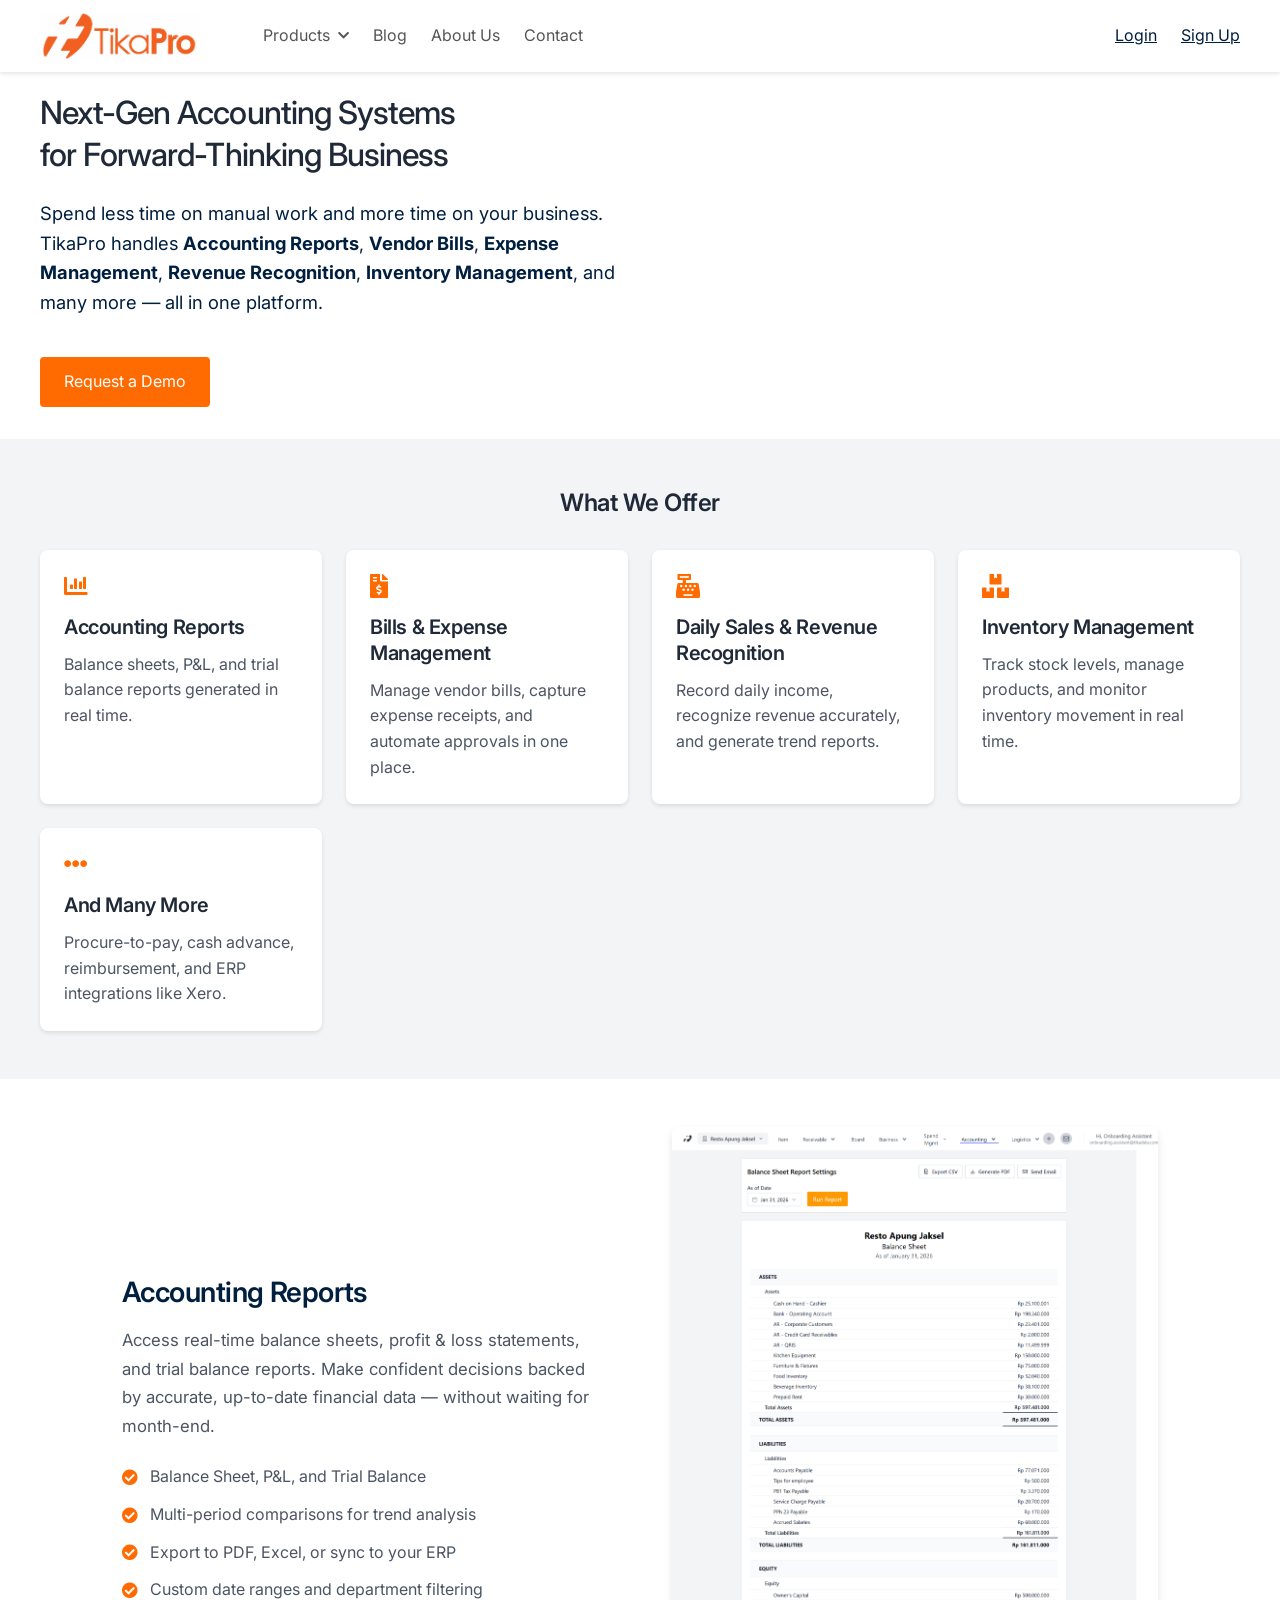
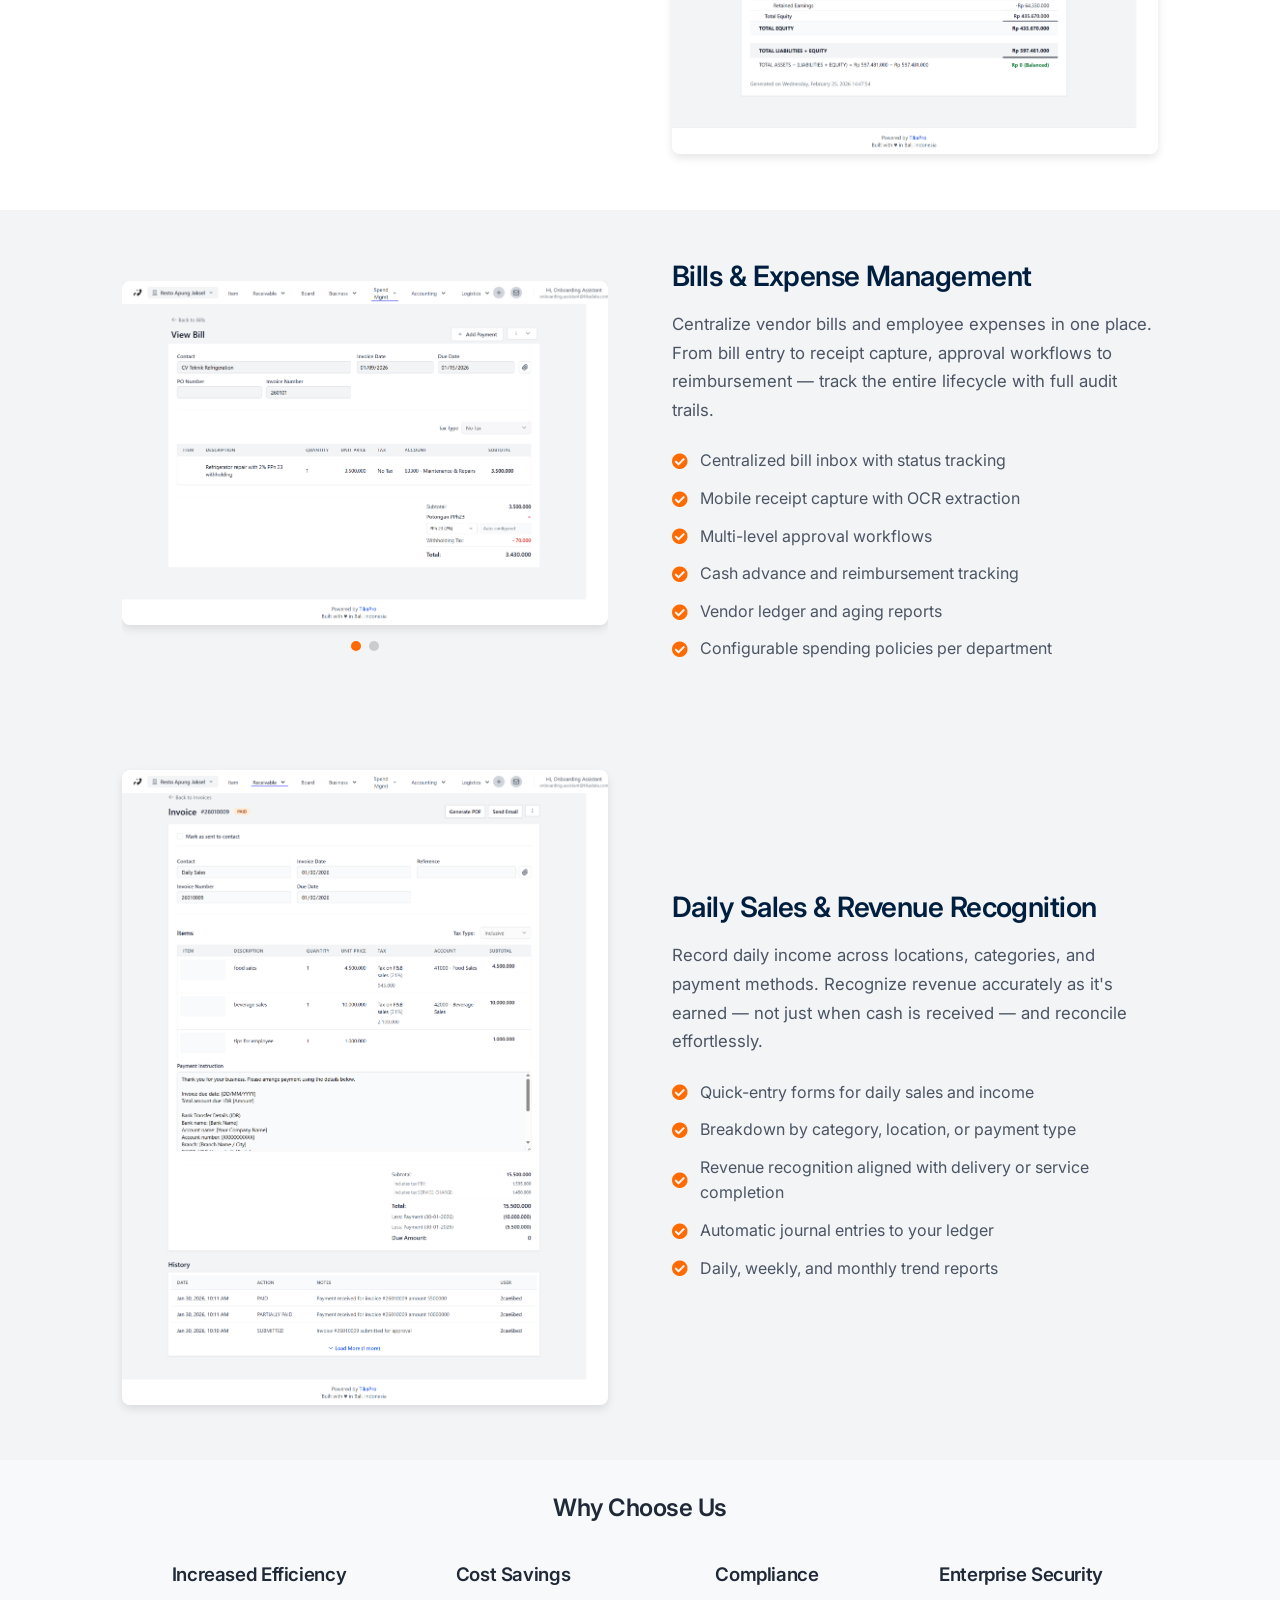
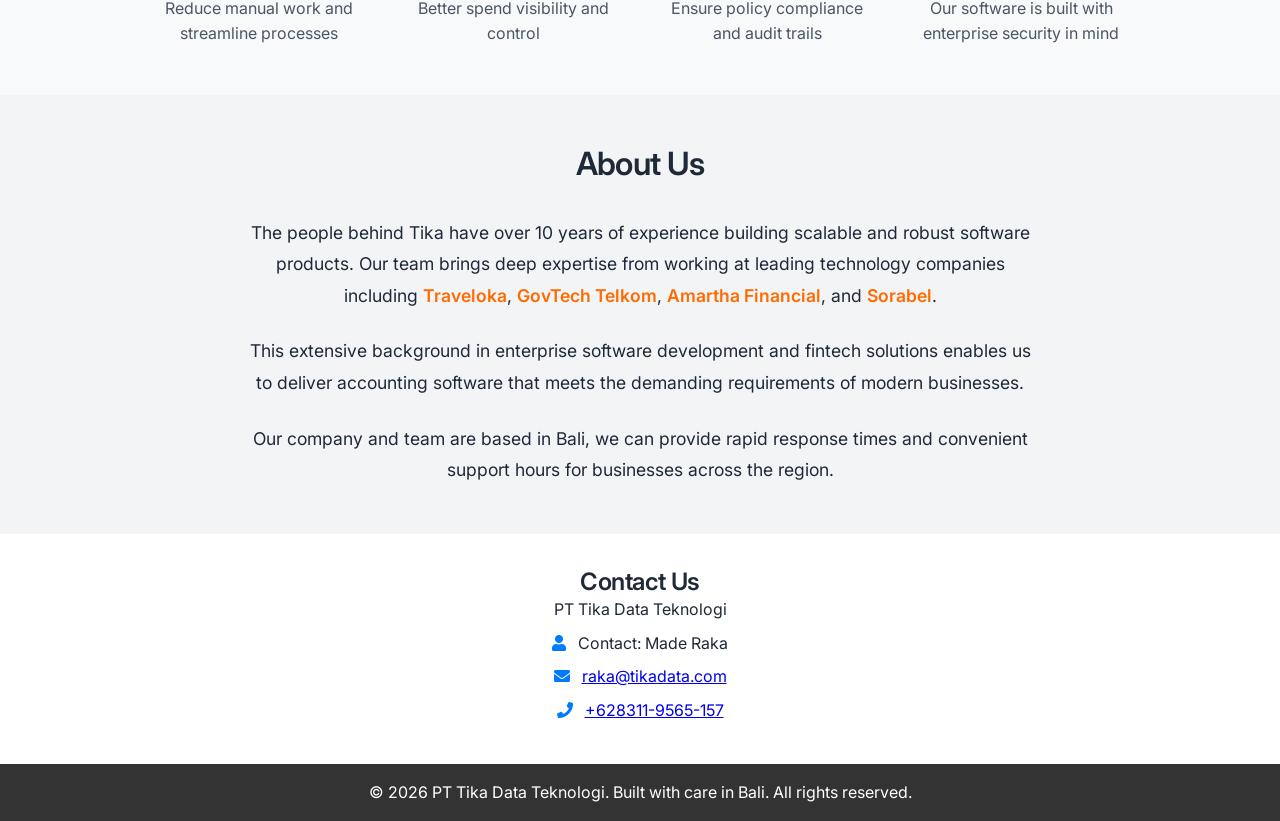
==== index.html @ 5669bc90 "some changes" ====
<!DOCTYPE html>
<html lang="en">
<head>
    <!-- Google tag (gtag.js) -->
    <script async src="https://www.googletagmanager.com/gtag/js?id=G-J79PPSRWJ2"></script>
    <script>
        window.dataLayer = window.dataLayer || [];
        function gtag(){dataLayer.push(arguments);}
        gtag('js', new Date());
        gtag('config', 'G-J79PPSRWJ2');
    </script>
    <meta charset="UTF-8">
    <meta name="viewport" content="width=device-width, initial-scale=1.0">
    <title>TikaPro - Next-Gen Accounting Systems</title>
    <meta name="description" content="TikaPro is a next-gen accounting platform for forward-thinking businesses. Manage accounting reports, vendor bills, expenses, daily sales, revenue recognition, and inventory — all in one place.">
    <meta name="keywords" content="accounting software, vendor bill management, expense management, daily sales recording, revenue recognition, inventory management, ERP, business accounting, TikaPro">
    <meta name="author" content="PT Tika Data Teknologi">
    <link rel="canonical" href="https://tikapro.id/">

    <!-- Favicon -->
    <link rel="icon" type="image/x-icon" href="/favicon.ico">
    <link rel="icon" type="image/png" sizes="32x32" href="/favicon-32x32.png">
    <link rel="icon" type="image/png" sizes="48x48" href="/favicon-48x48.png">
    <link rel="icon" type="image/png" sizes="192x192" href="/favicon-192x192.png">
    <link rel="apple-touch-icon" sizes="180x180" href="/apple-touch-icon.png">

    <!-- Open Graph (Facebook, LinkedIn) -->
    <meta property="og:type" content="website">
    <meta property="og:url" content="https://tikapro.id/">
    <meta property="og:title" content="TikaPro - Next-Gen Accounting Systems">
    <meta property="og:description" content="Spend less time on manual work and more time on your business. TikaPro handles Accounting Reports, Vendor Bills, Expense Management, Revenue Recognition, Inventory Management, and more.">
    <meta property="og:image" content="https://tikapro.id/logotikapro.png">
    <meta property="og:site_name" content="TikaPro">
    <meta property="og:locale" content="en_US">

    <!-- Twitter Card -->
    <meta name="twitter:card" content="summary_large_image">
    <meta name="twitter:title" content="TikaPro - Next-Gen Accounting Systems">
    <meta name="twitter:description" content="Next-gen accounting platform for forward-thinking businesses. Manage reports, bills, expenses, sales, and inventory in one place.">
    <meta name="twitter:image" content="https://tikapro.id/logotikapro.png">

    <!-- JSON-LD Structured Data -->
    <script type="application/ld+json">
    {
        "@context": "https://schema.org",
        "@type": "SoftwareApplication",
        "name": "TikaPro",
        "url": "https://tikapro.id",
        "logo": "https://tikapro.id/logotikapro.png",
        "image": "https://tikapro.id/logotikapro.png",
        "description": "Next-gen accounting platform for forward-thinking businesses. Manage accounting reports, vendor bills, expenses, daily sales, revenue recognition, and inventory management.",
        "applicationCategory": "BusinessApplication",
        "operatingSystem": "Web",
        "offers": {
            "@type": "Offer",
            "price": "0",
            "priceCurrency": "USD",
            "availability": "https://schema.org/InStock"
        },
        "publisher": {
            "@type": "Organization",
            "name": "PT Tika Data Teknologi",
            "url": "https://tikapro.id",
            "logo": {
                "@type": "ImageObject",
                "url": "https://tikapro.id/logotikapro.png"
            },
            "contactPoint": {
                "@type": "ContactPoint",
                "telephone": "+628311-9565-157",
                "email": "raka@tikadata.com",
                "contactType": "sales"
            },
            "address": {
                "@type": "PostalAddress",
                "addressLocality": "Bali",
                "addressCountry": "ID"
            }
        }
    }
    </script>
    <style>
* {
    margin: 0;
    padding: 0;
    box-sizing: border-box;
}

html {
    scroll-behavior: smooth;
}

:root {
    --primary-color: #FF6B00;
    --secondary-color: #001F3F;
    --primary-hover: #FF8533;
    --secondary-hover: #003366;
    --text-color: #1f2937;
    --light-bg: #f3f4f6;
    --white: #ffffff;
}

body {
    padding-top: 60px;
    font-family: 'Inter', -apple-system, BlinkMacSystemFont, 'Segoe UI', Roboto, Oxygen-Sans, Ubuntu, Cantarell, sans-serif;
    line-height: 1.6;
    color: var(--text-color);
}

h1, h2, h3, h4, h5, h6 {
    font-weight: 600;
    line-height: 1.3;
    letter-spacing: -0.02em;
}

/* Navbar */
.navbar {
    background-color: white;
    box-shadow: 0 2px 4px rgba(0, 0, 0, 0.1);
    padding: 0.75rem 1rem;
    position: fixed;
    top: 0;
    left: 0;
    right: 0;
    z-index: 1000;
}

.navbar-container {
    max-width: 1200px;
    margin: 0 auto;
    display: flex;
    justify-content: space-between;
    align-items: center;
}

.navbar-left {
    display: flex;
    align-items: center;
    gap: 4rem;
}

.navbar-right {
    display: flex;
    align-items: center;
    gap: 1.5rem;
}

.navbar-logo {
    display: flex;
    align-items: center;
    gap: 0.5rem;
    font-size: 1.25rem;
    font-weight: 600;
    text-decoration: none;
    color: #333;
}

.logo-img {
    height: 48px;
    width: auto;
}

.nav-links {
    display: flex;
    align-items: center;
    gap: 1.5rem;
}

.nav-links a {
    text-decoration: none;
    color: #555;
}

.nav-link {
    color: var(--secondary-color);
    transition: color 0.3s ease;
}

.nav-link:hover {
    color: var(--primary-color);
}

/* Dropdown */
.dropdown {
    position: relative;
    display: inline-block;
}

.dropdown-toggle {
    display: flex;
    align-items: center;
    gap: 0.5rem;
    cursor: pointer;
}

.dropdown-toggle i {
    font-size: 0.8rem;
    transition: transform 0.3s ease;
}

.dropdown:hover .dropdown-toggle i {
    transform: rotate(180deg);
}

.dropdown-menu {
    position: absolute;
    top: 100%;
    left: 0;
    background-color: white;
    box-shadow: 0 4px 6px rgba(0, 0, 0, 0.1);
    border-radius: 4px;
    padding: 0.5rem 0;
    min-width: 280px;
    opacity: 0;
    visibility: hidden;
    transform: translateY(-10px);
    transition: all 0.3s ease;
    z-index: 1000;
}

.dropdown:hover .dropdown-menu {
    opacity: 1;
    visibility: visible;
    transform: translateY(0);
}

.dropdown-item {
    display: block;
    padding: 0.75rem 1.25rem;
    color: var(--text-color);
    text-decoration: none;
    transition: background-color 0.3s ease, color 0.3s ease;
    white-space: nowrap;
}

.dropdown-item:hover {
    background-color: var(--light-bg);
    color: var(--primary-color);
}

/* Hero Section */
.hero {
    padding: 2rem 2rem;
}

.hero-container {
    max-width: 1200px;
    margin: 0 auto;
    display: flex;
    align-items: center;
    gap: 3rem;
}

.hero-content {
    flex: 1;
    min-width: 400px;
}

.hero h1 {
    font-size: 2rem;
    font-weight: 500;
    margin-bottom: 1.5rem;
    letter-spacing: -0.03em;
}

.hero p {
    font-size: 1.15rem;
    font-weight: 400;
    color: var(--secondary-color);
    max-width: 600px;
    margin-bottom: 1.5rem;
}

.cta-button {
    display: inline-block;
    padding: 0.75rem 1.5rem;
    background-color: var(--primary-color);
    color: white;
    text-decoration: none;
    border-radius: 4px;
    margin-top: 1rem;
    transition: background-color 0.3s ease;
}

.cta-button:hover {
    background-color: var(--primary-hover);
}

/* Features Section */
.features {
    padding: 3rem 1rem;
    background: var(--light-bg);
}

.features h2 {
    text-align: center;
    margin-bottom: 2rem;
}

.feature-grid {
    display: grid;
    grid-template-columns: repeat(auto-fit, minmax(250px, 1fr));
    gap: 1.5rem;
    max-width: 1200px;
    margin: 0 auto;
}

.feature-card {
    padding: 1.5rem;
    background: #fff;
    border-radius: 8px;
    box-shadow: 0 2px 4px rgba(0,0,0,0.1);
    text-decoration: none;
    color: inherit;
    transition: box-shadow 0.3s ease;
}

.feature-card:hover {
    box-shadow: 0 4px 12px rgba(0,0,0,0.15);
}

.feature-card i {
    font-size: 1.5rem;
    color: var(--primary-color);
    margin-bottom: 1rem;
}

.feature-card h3 {
    font-size: 1.25rem;
    font-weight: 600;
    margin-bottom: 0.75rem;
}

.feature-card p {
    font-size: 1rem;
    line-height: 1.6;
    color: #4B5563;
}

/* Feature Detail Sections */
.feature-row {
    display: flex;
    align-items: center;
    gap: 4rem;
    max-width: 1100px;
    margin: 0 auto;
    padding: 3rem 2rem;
}

.feature-row.reverse {
    flex-direction: row-reverse;
}

.feature-row-text {
    flex: 1;
}

.feature-row-text h2 {
    font-size: 1.75rem;
    margin-bottom: 1rem;
    color: var(--secondary-color);
}

.feature-row-text > p {
    font-size: 1.05rem;
    line-height: 1.7;
    margin-bottom: 1.5rem;
    color: #4B5563;
}

.feature-list {
    list-style: none;
    padding: 0;
}

.feature-list li {
    display: flex;
    align-items: center;
    gap: 0.75rem;
    margin-bottom: 0.75rem;
    font-size: 1rem;
    color: #4B5563;
}

.feature-list i {
    color: var(--primary-color);
    font-size: 1rem;
}

.feature-row-image {
    flex: 1;
}

.feature-row-image img {
    width: 100%;
    max-width: 500px;
    height: auto;
    border-radius: 8px;
    box-shadow: 0 4px 8px rgba(0, 0, 0, 0.1);
}

/* Image Slideshow */
.image-slideshow {
    position: relative;
    max-width: 500px;
    overflow: hidden;
}

.slide-wrapper {
    position: relative;
}

.slide-wrapper img {
    width: 100%;
    height: auto;
    border-radius: 8px;
    box-shadow: 0 4px 8px rgba(0, 0, 0, 0.1);
    display: none;
}

.slide-wrapper img.active {
    display: block;
}

.slide-dots {
    display: flex;
    justify-content: center;
    gap: 0.5rem;
    margin-top: 1rem;
}

.slide-dot {
    width: 10px;
    height: 10px;
    border-radius: 50%;
    background: #ccc;
    border: none;
    cursor: pointer;
    padding: 0;
    transition: background 0.3s ease;
}

.slide-dot.active {
    background: var(--primary-color);
}

/* Benefits Section */
.benefits {
    background: #f8f9fa;
    padding: 2rem 1rem;
}

.benefits h2 {
    text-align: center;
    margin-bottom: 1.5rem;
}

.benefits-grid {
    display: grid;
    grid-template-columns: repeat(auto-fit, minmax(200px, 1fr));
    gap: 1rem;
    max-width: 1000px;
    margin: 0 auto;
}

.benefit-item {
    text-align: center;
    padding: 1rem;
}

.benefit-item h3 {
    margin-bottom: 0.5rem;
}

.benefit-item p {
    color: #4B5563;
}

/* About Us Section */
.about-us {
    padding: 3rem 1rem;
    background: var(--light-bg);
}

.about-us h2 {
    text-align: center;
    margin-bottom: 2rem;
    font-size: 2rem;
    color: var(--text-color);
}

.about-container {
    max-width: 800px;
    margin: 0 auto;
}

.about-content {
    text-align: center;
}

.about-content p {
    font-size: 1.1rem;
    line-height: 1.8;
    color: var(--text-color);
    margin-bottom: 1.5rem;
}

.about-content p:last-child {
    margin-bottom: 0;
}

.about-content strong {
    color: var(--primary-color);
    font-weight: 600;
}

/* Contact Section */
.quick-contact {
    padding: 2rem 1rem;
    text-align: center;
    background: #fff;
}

.contact-info {
    max-width: 600px;
    margin: 0 auto;
}

.contact-detail {
    margin: 0.5rem 0;
}

.contact-detail i {
    margin-right: 0.5rem;
    color: #007bff;
}

/* Footer */
.footer {
    background: #333;
    color: #fff;
    padding: 1rem;
    text-align: center;
}

.footer-container {
    max-width: 1200px;
    margin: 0 auto;
}

/* Responsive */
@media (max-width: 768px) {
    body {
        padding-top: 60px;
    }

    .hero {
        padding: 1rem;
    }

    .hero-container {
        flex-direction: column;
        text-align: center;
        gap: 1.5rem;
    }

    .hero-content {
        min-width: unset;
        flex: 1;
        width: 100%;
    }

    .hero h1 {
        font-size: 1.75rem;
        margin-bottom: 1rem;
    }

    .hero p {
        font-size: 1rem;
        padding: 0 1rem;
    }

    .nav-links {
        display: flex;
        gap: 1rem;
    }

    .nav-links a {
        margin-left: 0;
        font-size: 0.9rem;
    }

    .logo-img {
        height: 32px;
    }

    .feature-grid {
        grid-template-columns: 1fr;
    }

    .feature-row {
        flex-direction: column;
        gap: 2rem;
        text-align: center;
        padding: 2rem 1rem;
    }

    .feature-row.reverse {
        flex-direction: column;
    }

    .feature-row-text h2 {
        font-size: 1.5rem;
    }

    .feature-row-image img {
        max-width: 100%;
    }

    .about-us {
        padding: 2rem 1rem;
    }

    .about-content p {
        font-size: 1rem;
        padding: 0 0.5rem;
    }
}

@media (max-width: 480px) {
    .hero h1 {
        font-size: 1.5rem;
    }

    .feature-card {
        padding: 1rem;
    }
}
    </style>
    <link href="https://fonts.googleapis.com/css2?family=Inter:wght@400;500;600;700&display=swap" rel="stylesheet">
    <link rel="stylesheet" href="https://cdnjs.cloudflare.com/ajax/libs/font-awesome/5.15.4/css/all.min.css">
</head>
<body>
    <!-- Navigation -->
    <nav class="navbar">
        <div class="navbar-container">
            <div class="navbar-left">
                <a href="index.html" class="navbar-logo">
                    <img src="logotikapro.png" alt="TikaPro Logo" class="logo-img">
                </a>
                <div class="nav-links">
                    <div class="dropdown">
                    <a href="#" class="nav-link dropdown-toggle">Products <i class="fas fa-chevron-down"></i></a>
                        <div class="dropdown-menu">
                            <a href="#feature-reports" class="dropdown-item">Accounting Reports</a>
                            <a href="#feature-vendor" class="dropdown-item">Vendor Bill Management</a>
                            <a href="#feature-expense" class="dropdown-item">Expense Management</a>
                            <a href="#feature-sales" class="dropdown-item">Daily Sales Recording</a>
                        </div>
                    </div>
                    <a href="https://blog.tikapro.id" class="nav-link">Blog</a>
                    <a href="#about-us" class="nav-link">About Us</a>
                    <a href="#contact-section" class="nav-link">Contact</a>
                </div>
            </div>
            <div class="navbar-right">
                <a href="https://app.tikadata.com/login" class="nav-link" target="_blank" rel="noopener noreferrer">Login</a>
                <a href="https://app.tikadata.com/register" class="nav-link" target="_blank" rel="noopener noreferrer">Sign Up</a>
            </div>
        </div>
    </nav>

    <!-- Hero -->
    <section class="hero">
        <div class="hero-container">
            <div class="hero-content">
                <h1>Next-Gen Accounting Systems<br>for Forward-Thinking Business</h1>
                <p>Spend less time on manual work and more time on your business. TikaPro handles <strong>Accounting Reports</strong>, <strong>Vendor Bills</strong>, <strong>Expense Management</strong>, <strong>Revenue Recognition</strong>, <strong>Inventory Management</strong>, and many more — all in one platform.</p>
                <a href="https://app.tikadata.com/register" class="cta-button">Request a Demo</a>
            </div>
        </div>
    </section>

    <!-- Features Overview -->
    <section class="features" id="features">
        <h2>What We Offer</h2>
        <div class="feature-grid">
            <a href="#feature-reports" class="feature-card">
                <i class="fas fa-chart-bar"></i>
                <h3>Accounting Reports</h3>
                <p>Balance sheets, P&L, and trial balance reports generated in real time.</p>
            </a>
            <a href="#feature-bills-expense" class="feature-card">
                <i class="fas fa-file-invoice-dollar"></i>
                <h3>Bills & Expense Management</h3>
                <p>Manage vendor bills, capture expense receipts, and automate approvals in one place.</p>
            </a>
            <a href="#feature-sales" class="feature-card">
                <i class="fas fa-cash-register"></i>
                <h3>Daily Sales & Revenue Recognition</h3>
                <p>Record daily income, recognize revenue accurately, and generate trend reports.</p>
            </a>
            <div class="feature-card">
                <i class="fas fa-boxes"></i>
                <h3>Inventory Management</h3>
                <p>Track stock levels, manage products, and monitor inventory movement in real time.</p>
            </div>
            <div class="feature-card">
                <i class="fas fa-ellipsis-h"></i>
                <h3>And Many More</h3>
                <p>Procure-to-pay, cash advance, reimbursement, and ERP integrations like Xero.</p>
            </div>
        </div>
    </section>

    <!-- Feature: Accounting Reports -->
    <section id="feature-reports" style="background: #fff;">
        <div class="feature-row">
            <div class="feature-row-text">
                <h2>Accounting Reports</h2>
                <p>Access real-time balance sheets, profit & loss statements, and trial balance reports. Make confident decisions backed by accurate, up-to-date financial data — without waiting for month-end.</p>
                <ul class="feature-list">
                    <li><i class="fas fa-check-circle"></i> Balance Sheet, P&L, and Trial Balance</li>
                    <li><i class="fas fa-check-circle"></i> Multi-period comparisons for trend analysis</li>
                    <li><i class="fas fa-check-circle"></i> Export to PDF, Excel, or sync to your ERP</li>
                    <li><i class="fas fa-check-circle"></i> Custom date ranges and department filtering</li>
                </ul>
            </div>
            <div class="feature-row-image">
                <img src="images/balancesheet.png" alt="Balance Sheet Report">
            </div>
        </div>
    </section>

    <!-- Feature: Bills & Expense Management -->
    <section id="feature-bills-expense" style="background: var(--light-bg);">
        <div class="feature-row reverse">
            <div class="feature-row-text">
                <h2>Bills & Expense Management</h2>
                <p>Centralize vendor bills and employee expenses in one place. From bill entry to receipt capture, approval workflows to reimbursement — track the entire lifecycle with full audit trails.</p>
                <ul class="feature-list">
                    <li><i class="fas fa-check-circle"></i> Centralized bill inbox with status tracking</li>
                    <li><i class="fas fa-check-circle"></i> Mobile receipt capture with OCR extraction</li>
                    <li><i class="fas fa-check-circle"></i> Multi-level approval workflows</li>
                    <li><i class="fas fa-check-circle"></i> Cash advance and reimbursement tracking</li>
                    <li><i class="fas fa-check-circle"></i> Vendor ledger and aging reports</li>
                    <li><i class="fas fa-check-circle"></i> Configurable spending policies per department</li>
                </ul>
            </div>
            <div class="feature-row-image">
                <div class="image-slideshow" id="bills-slideshow">
                    <div class="slide-wrapper">
                        <img src="images/vendorbill.png" alt="Vendor Bill Management" class="active">
                        <img src="images/expense.png" alt="Expense Receipt Management">
                    </div>
                    <div class="slide-dots">
                        <button class="slide-dot active" data-index="0"></button>
                        <button class="slide-dot" data-index="1"></button>
                    </div>
                </div>
            </div>
        </div>
    </section>

    <!-- Feature: Daily Sales -->
    <section id="feature-sales" style="background: var(--light-bg);">
        <div class="feature-row reverse">
            <div class="feature-row-text">
                <h2>Daily Sales & Revenue Recognition</h2>
                <p>Record daily income across locations, categories, and payment methods. Recognize revenue accurately as it's earned — not just when cash is received — and reconcile effortlessly.</p>
                <ul class="feature-list">
                    <li><i class="fas fa-check-circle"></i> Quick-entry forms for daily sales and income</li>
                    <li><i class="fas fa-check-circle"></i> Breakdown by category, location, or payment type</li>
                    <li><i class="fas fa-check-circle"></i> Revenue recognition aligned with delivery or service completion</li>
                    <li><i class="fas fa-check-circle"></i> Automatic journal entries to your ledger</li>
                    <li><i class="fas fa-check-circle"></i> Daily, weekly, and monthly trend reports</li>
                </ul>
            </div>
            <div class="feature-row-image">
                <img src="images/dailysales.png" alt="Daily Sales Recording">
            </div>
        </div>
    </section>

    <!-- Why Choose Us -->
    <section class="benefits">
        <h2>Why Choose Us</h2>
        <div class="benefits-grid">
            <div class="benefit-item">
                <h3>Increased Efficiency</h3>
                <p>Reduce manual work and streamline processes</p>
            </div>
            <div class="benefit-item">
                <h3>Cost Savings</h3>
                <p>Better spend visibility and control</p>
            </div>
            <div class="benefit-item">
                <h3>Compliance</h3>
                <p>Ensure policy compliance and audit trails</p>
            </div>
            <div class="benefit-item">
                <h3>Enterprise Security</h3>
                <p>Our software is built with enterprise security in mind</p>
            </div>
        </div>
    </section>

    <!-- About Us -->
    <section class="about-us" id="about-us">
        <h2>About Us</h2>
        <div class="about-container">
            <div class="about-content">
                <p>The people behind Tika have over 10 years of experience building scalable and robust software products. Our team brings deep expertise from working at leading technology companies including <strong>Traveloka</strong>, <strong>GovTech Telkom</strong>, <strong>Amartha Financial</strong>, and <strong>Sorabel</strong>.</p>
                <p>This extensive background in enterprise software development and fintech solutions enables us to deliver accounting software that meets the demanding requirements of modern businesses.</p>
                <p>Our company and team are based in Bali, we can provide rapid response times and convenient support hours for businesses across the region.</p>
            </div>
        </div>
    </section>

    <!-- Contact -->
    <section class="quick-contact" id="contact-section">
        <h2>Contact Us</h2>
        <div class="contact-info">
            <p class="company-name">PT Tika Data Teknologi</p>
            <p class="contact-detail">
                <i class="fas fa-user"></i>
                Contact: Made Raka
            </p>
            <p class="contact-detail">
                <i class="fas fa-envelope"></i>
                <a href="mailto:raka@tikadata.com">raka@tikadata.com</a>
            </p>
            <p class="contact-detail">
                <i class="fas fa-phone"></i>
                <a href="tel:+628311-9565-157">+628311-9565-157</a>
            </p>
        </div>
    </section>

    <footer class="footer">
        <div class="footer-container">
            <p>&copy; 2026 PT Tika Data Teknologi. Built with care in Bali. All rights reserved.</p>
        </div>
    </footer>
    <script src="script.js"></script>
</body>
</html>
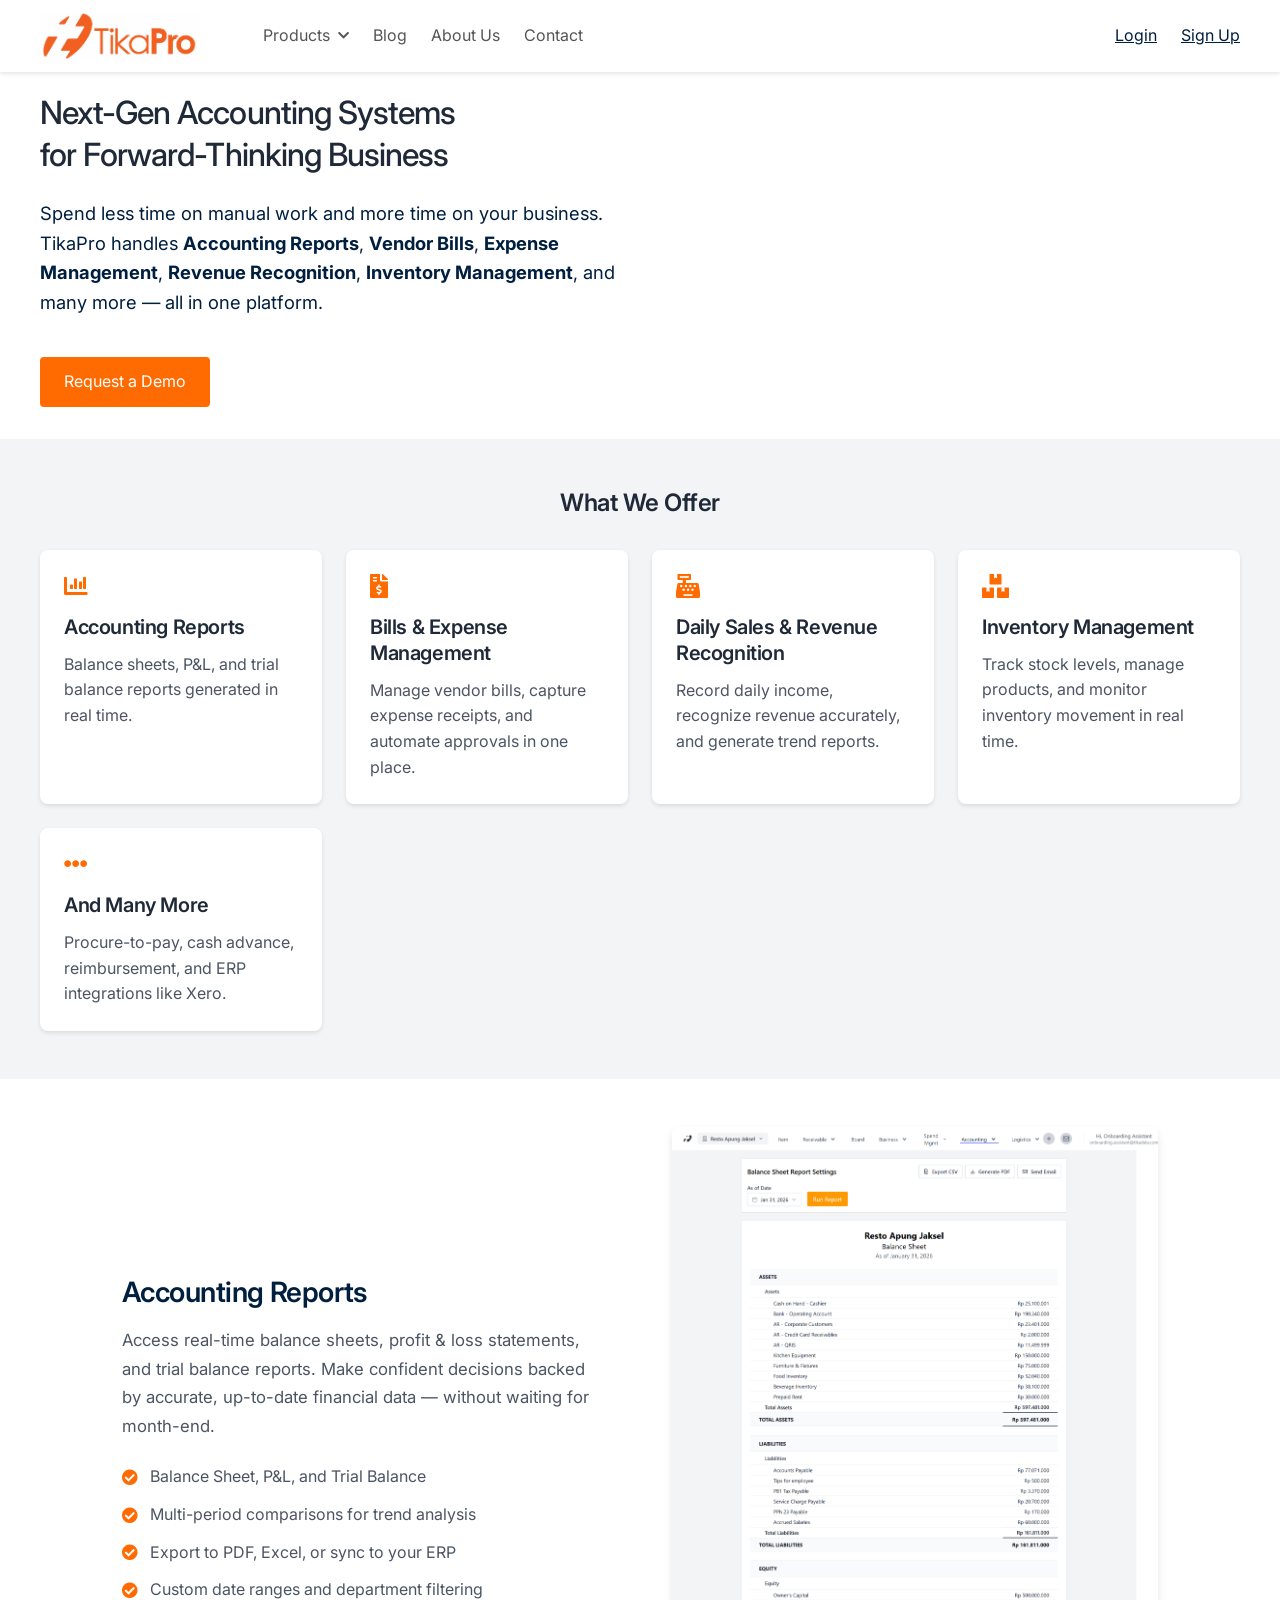
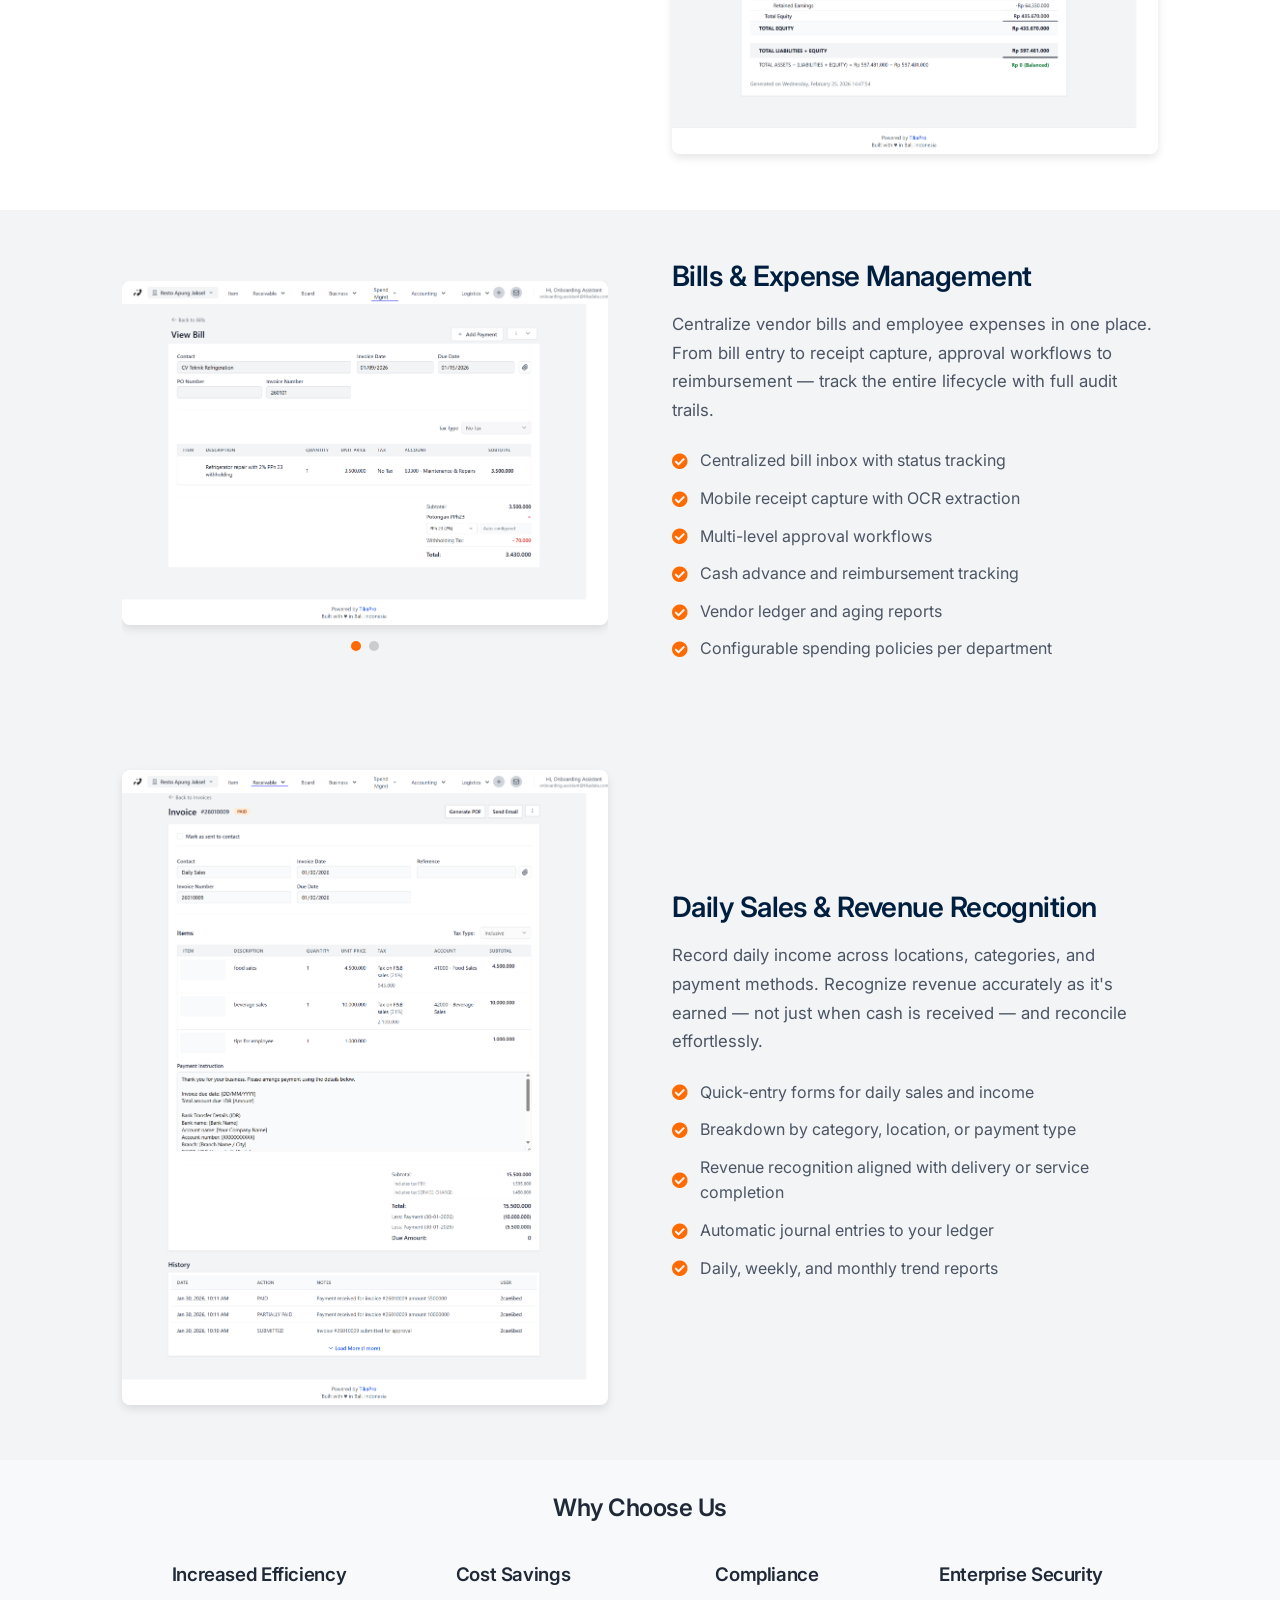
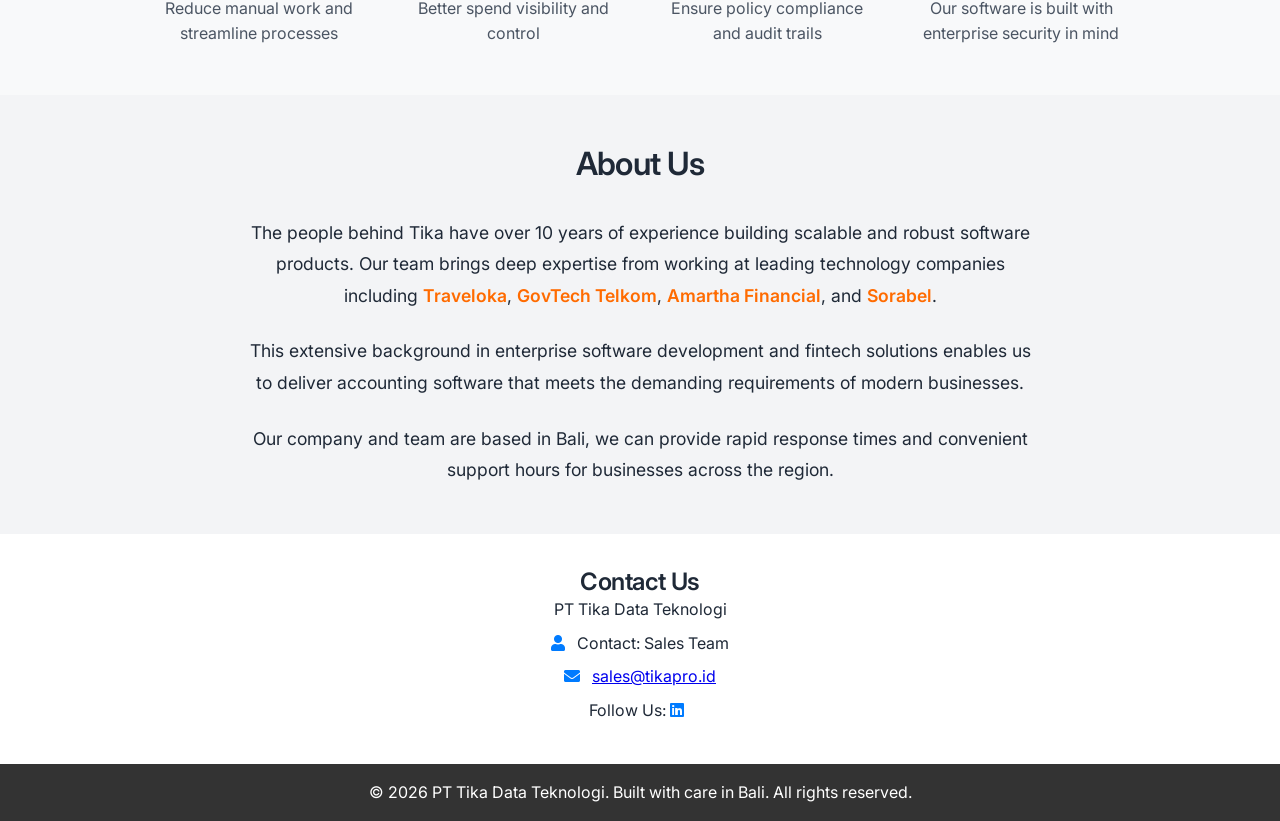
==== commit a08335eb: "some changes" ====
--- a/index.html
+++ b/index.html
@@ -824,15 +824,15 @@
             <p class="company-name">PT Tika Data Teknologi</p>
             <p class="contact-detail">
                 <i class="fas fa-user"></i>
-                Contact: Made Raka
+                Contact: Sales Team
             </p>
             <p class="contact-detail">
                 <i class="fas fa-envelope"></i>
-                <a href="mailto:raka@tikadata.com">raka@tikadata.com</a>
+                <a href="mailto:sales@tikapro.id">sales@tikapro.id</a>
             </p>
-            <p class="contact-detail">
-                <i class="fas fa-phone"></i>
-                <a href="tel:+628311-9565-157">+628311-9565-157</a>
+            <p class="contact-detail follow-us">
+                Follow Us:
+                <a href="https://www.linkedin.com/company/tikapro" target="_blank" rel="noopener noreferrer" title="LinkedIn"><i class="fab fa-linkedin"></i></a>
             </p>
         </div>
     </section>
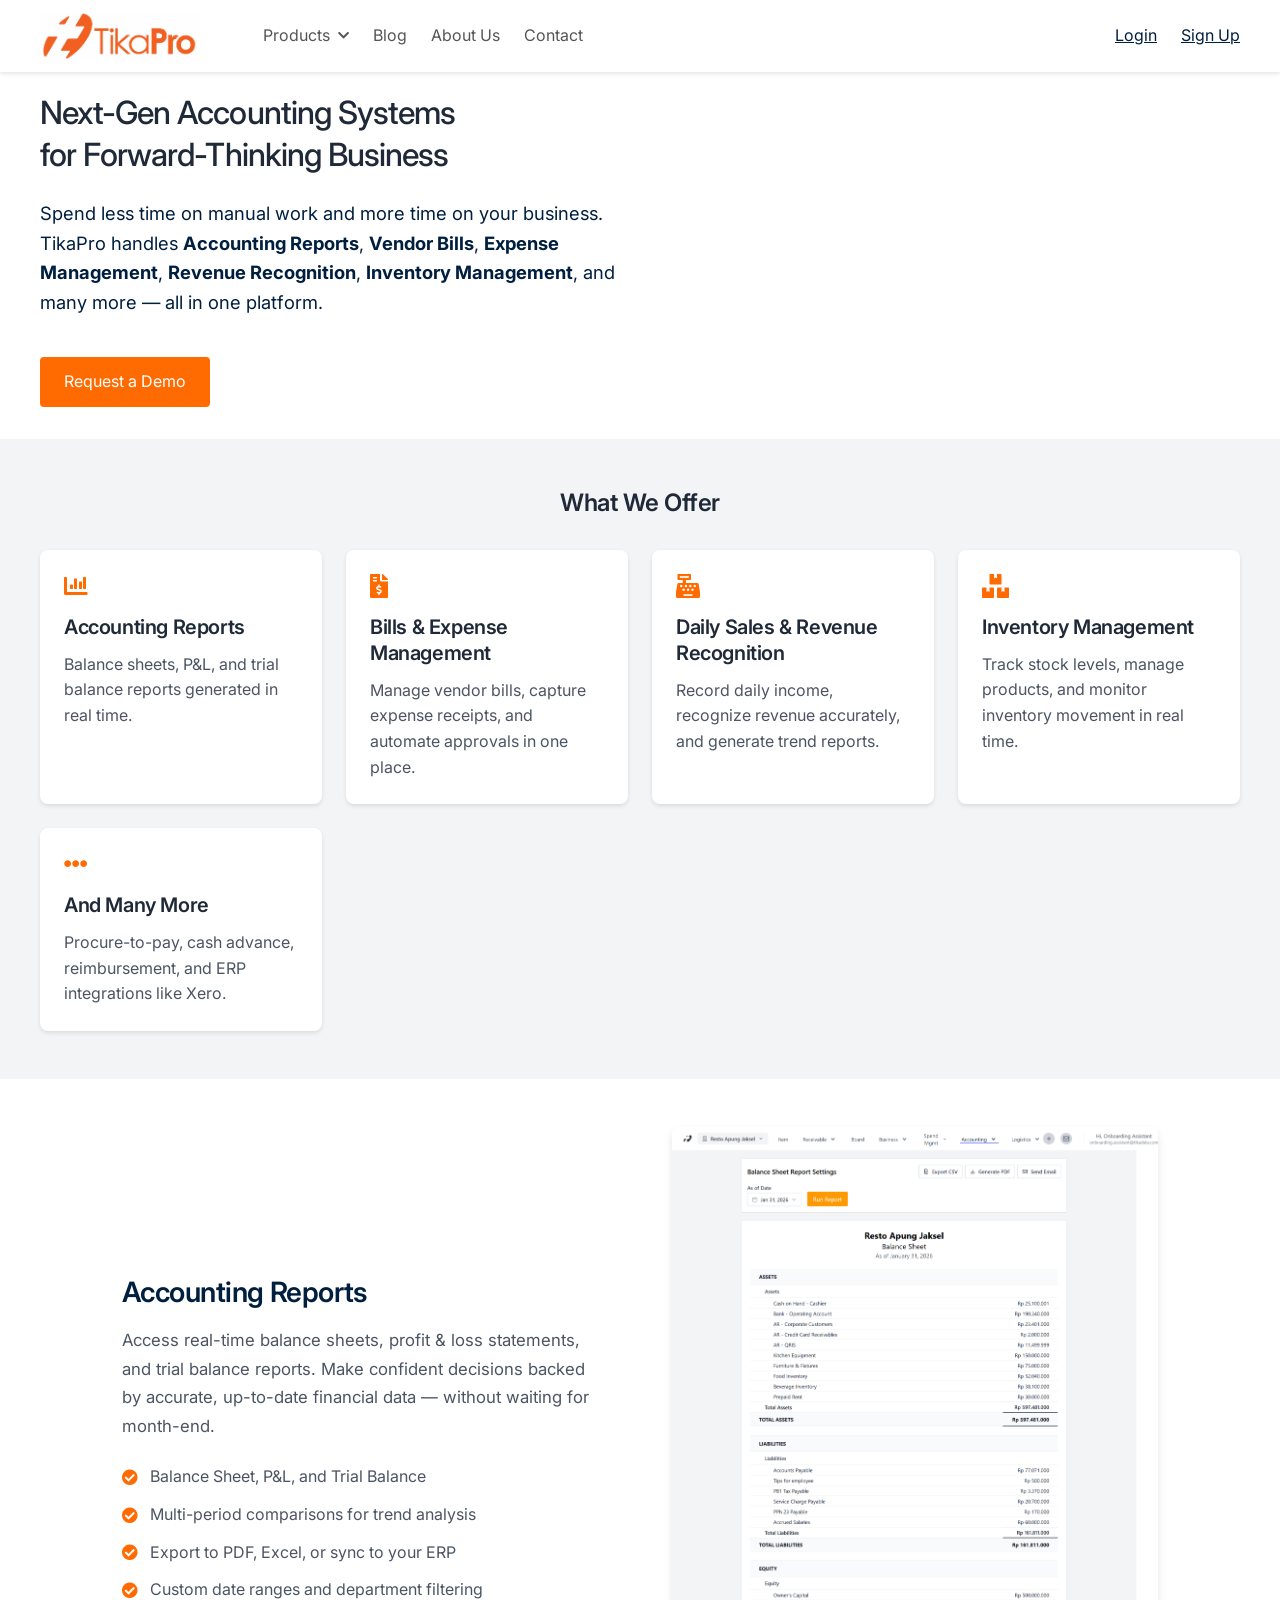
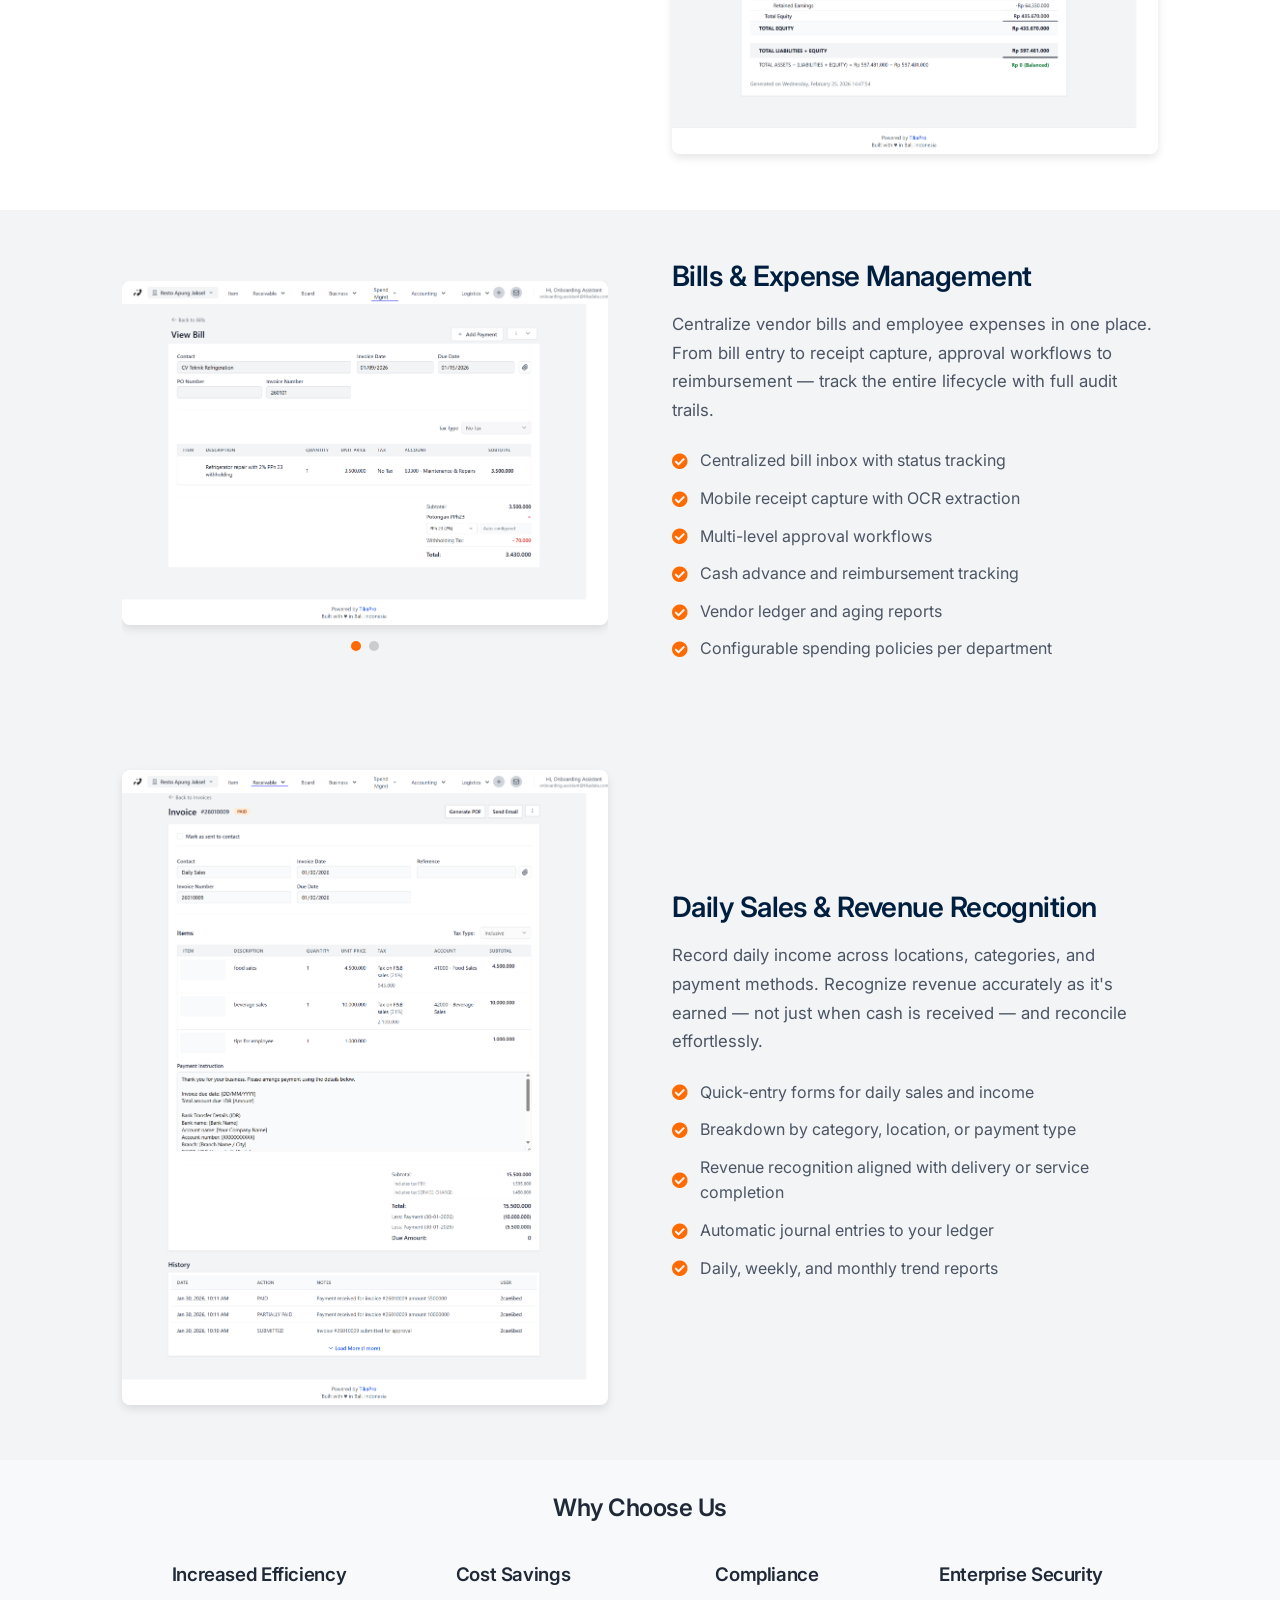
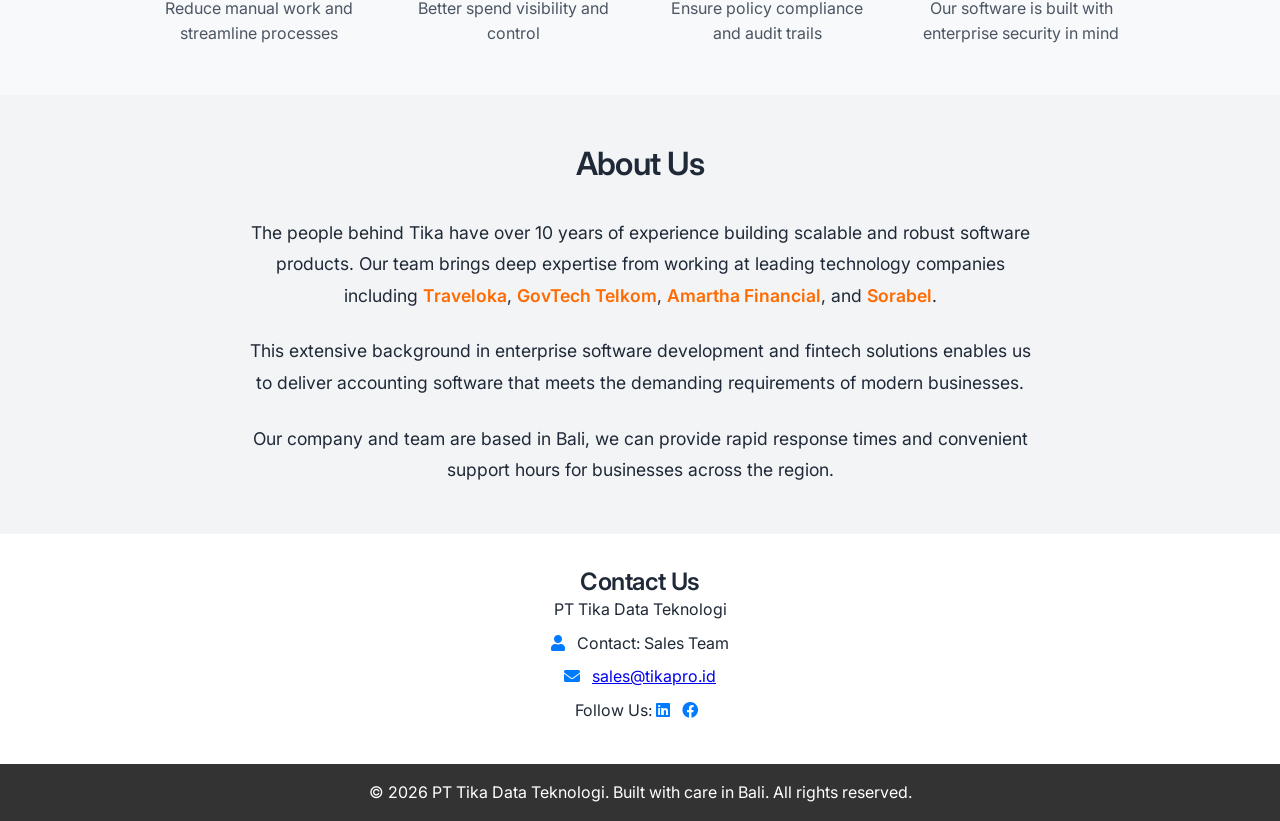
==== commit 0eeb3b0b: "some changes" ====
--- a/index.html
+++ b/index.html
@@ -833,6 +833,7 @@
             <p class="contact-detail follow-us">
                 Follow Us:
                 <a href="https://www.linkedin.com/company/tikapro" target="_blank" rel="noopener noreferrer" title="LinkedIn"><i class="fab fa-linkedin"></i></a>
+                <a href="https://www.facebook.com/profile.php?id=61585182031316" target="_blank" rel="noopener noreferrer" title="Facebook"><i class="fab fa-facebook"></i></a>
             </p>
         </div>
     </section>
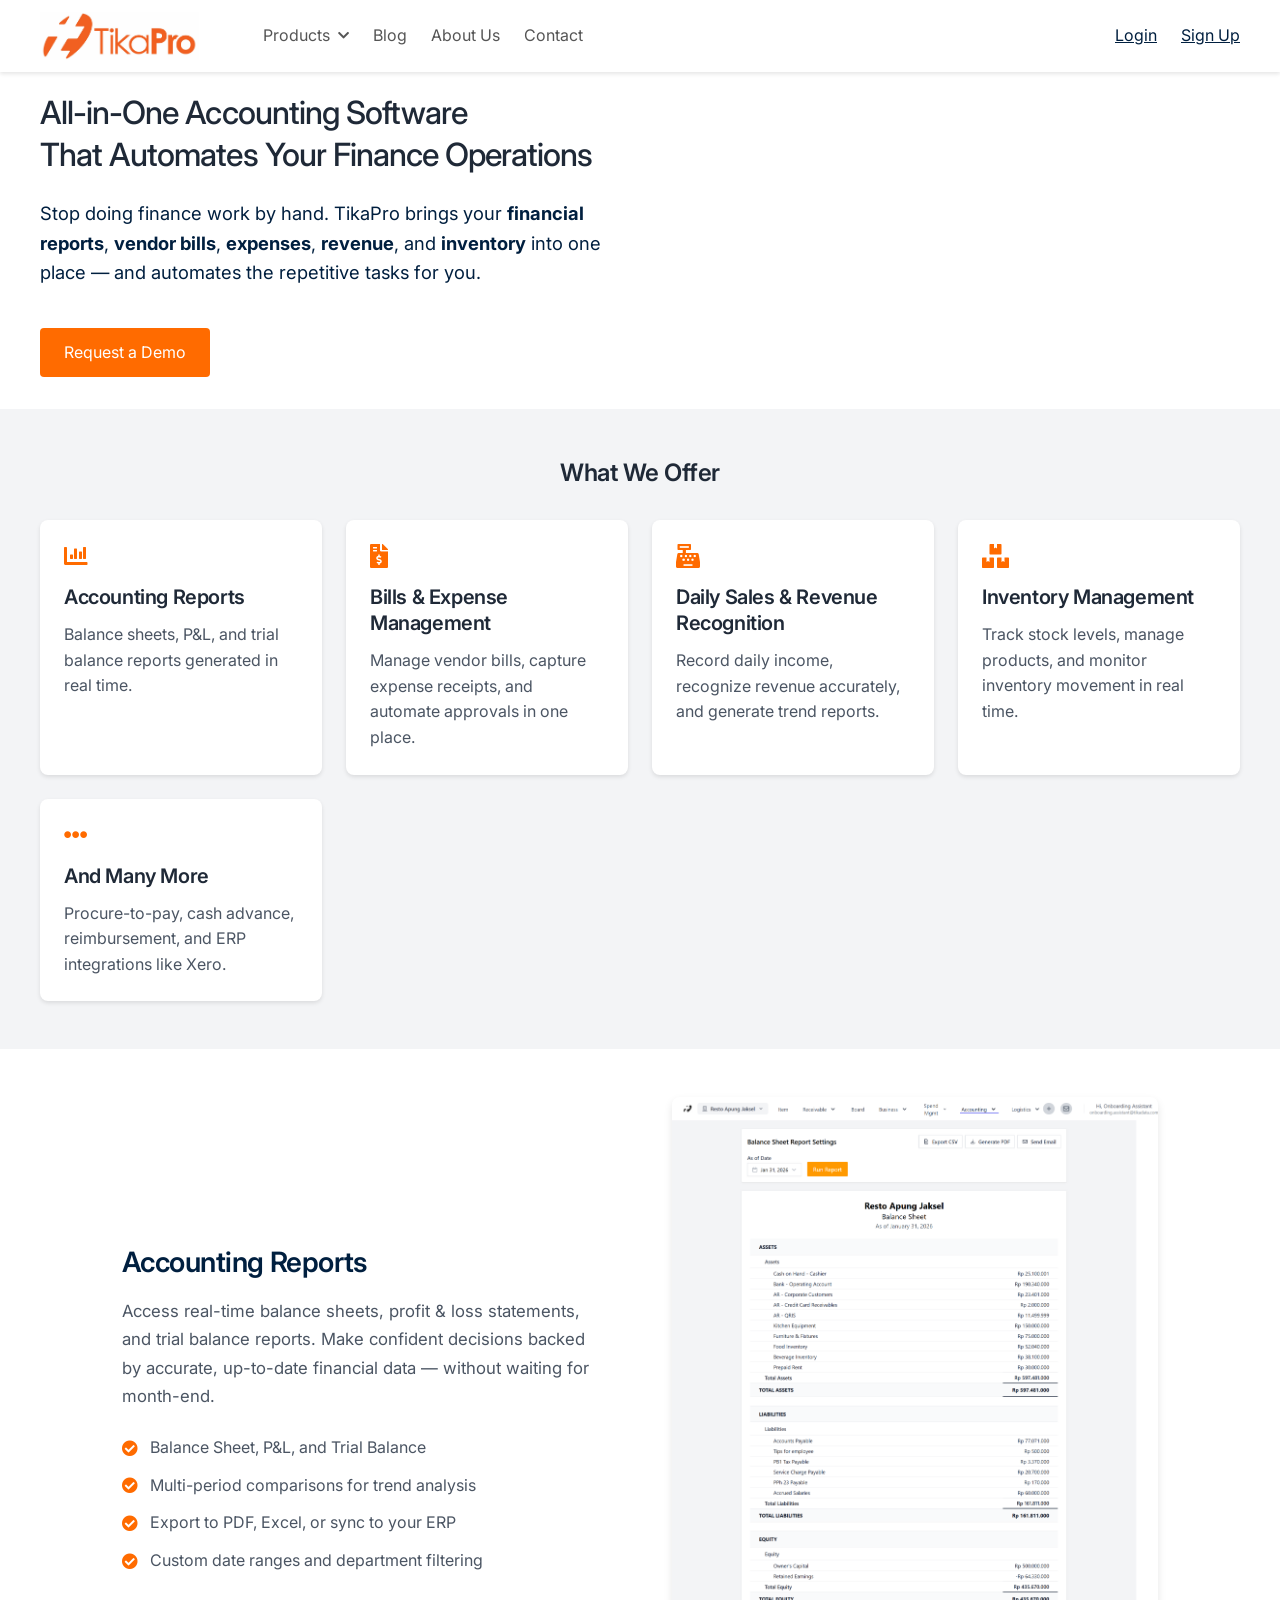
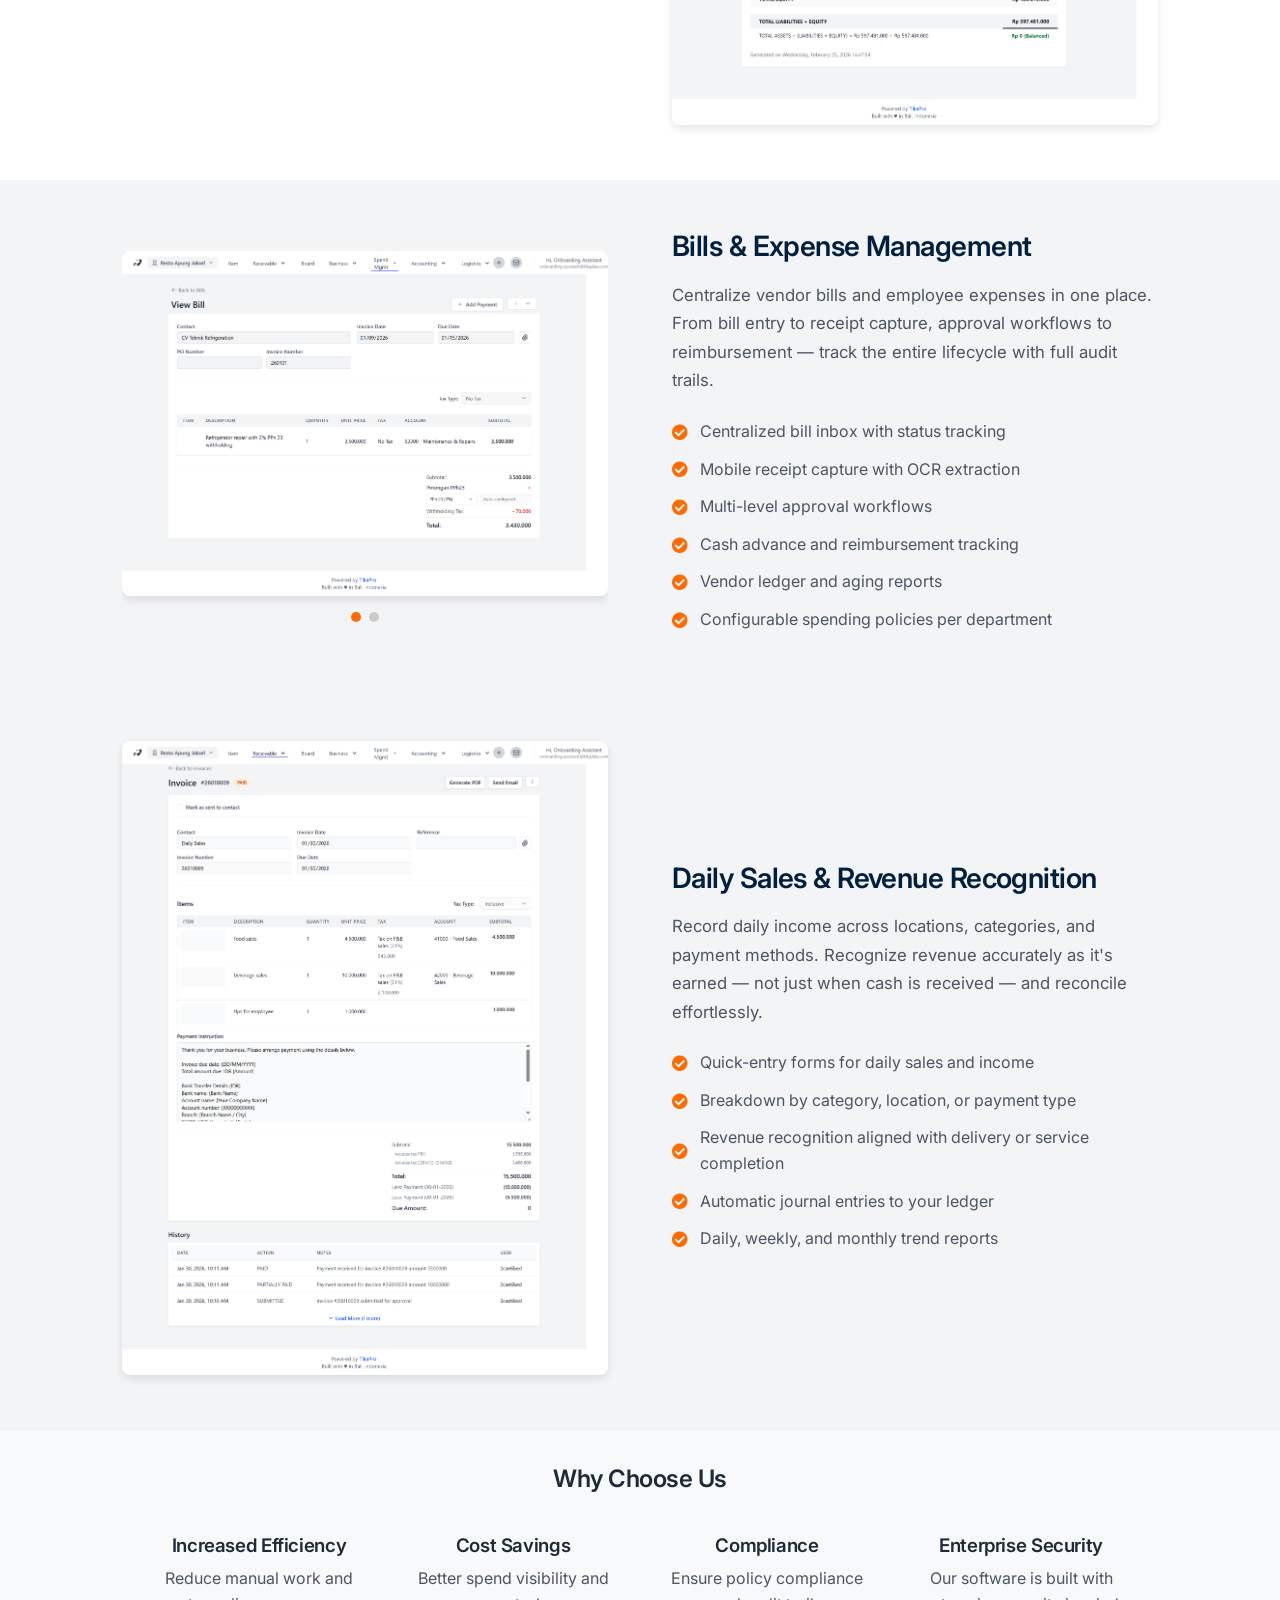
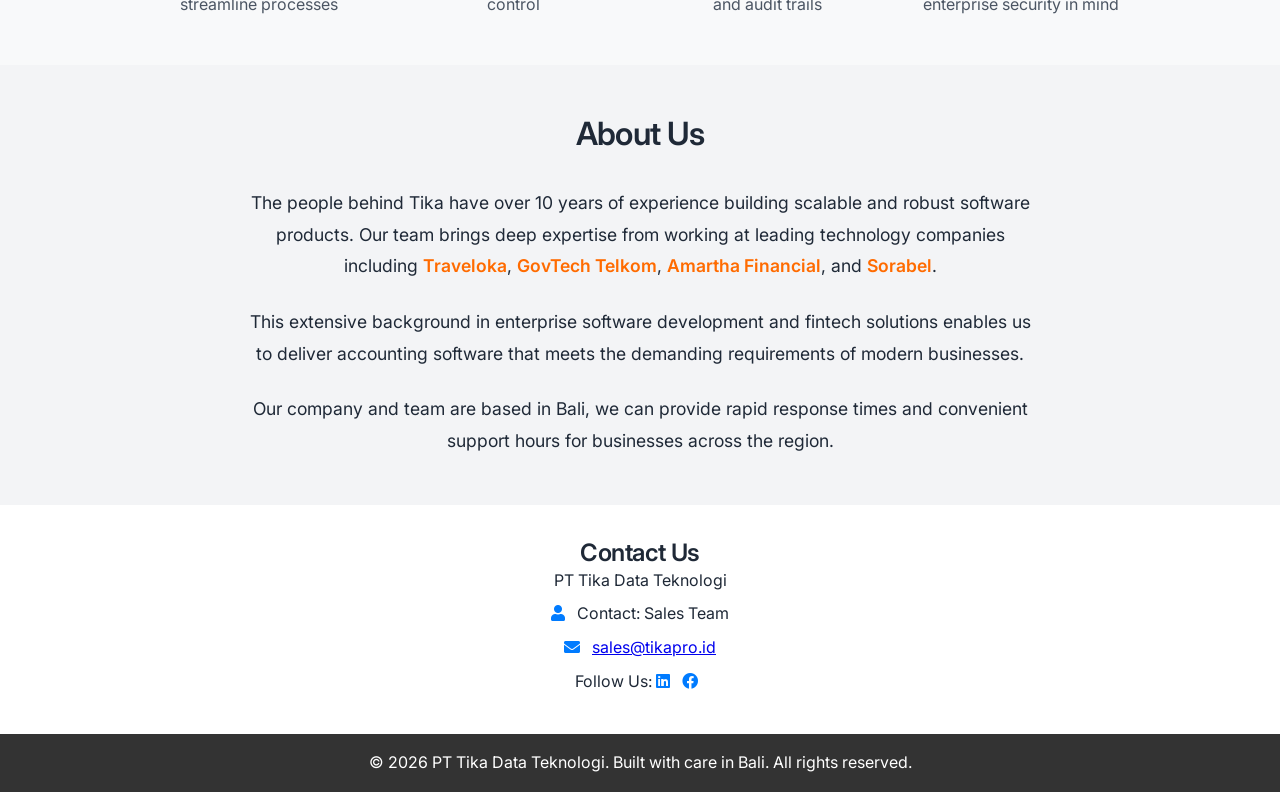
==== commit 8ec6068b: "Simplify hero headline to focus on all-in-one accounting and finance automation Co-Authored-By: Clau" ====
--- a/index.html
+++ b/index.html
@@ -1,5 +1,5 @@
 <!DOCTYPE html>
-<html lang="en">
+<html lang="id">
 <head>
     <!-- Google tag (gtag.js) -->
     <script async src="https://www.googletagmanager.com/gtag/js?id=G-J79PPSRWJ2"></script>
@@ -11,11 +11,14 @@
     </script>
     <meta charset="UTF-8">
     <meta name="viewport" content="width=device-width, initial-scale=1.0">
-    <title>TikaPro - Next-Gen Accounting Systems</title>
-    <meta name="description" content="TikaPro is a next-gen accounting platform for forward-thinking businesses. Manage accounting reports, vendor bills, expenses, daily sales, revenue recognition, and inventory — all in one place.">
-    <meta name="keywords" content="accounting software, vendor bill management, expense management, daily sales recording, revenue recognition, inventory management, ERP, business accounting, TikaPro">
+    <title>TikaPro - Laporan Keuangan Otomatis, Rekonsiliasi Bank & Invoice Otomatis</title>
+    <meta name="description" content="TikaPro adalah platform akuntansi modern dengan laporan keuangan otomatis, rekonsiliasi bank otomatis, dan invoice otomatis. Automated financial reports, bank reconciliation, and invoicing for forward-thinking businesses.">
+    <meta name="keywords" content="laporan keuangan otomatis, rekonsiliasi bank otomatis, invoice otomatis, software akuntansi, pembukuan otomatis, faktur otomatis, manajemen keuangan, automated financial reports, automatic bank reconciliation, automated invoicing, invoice automation, accounting software, automated bookkeeping, financial reporting software, bank reconciliation software, ERP, TikaPro">
     <meta name="author" content="PT Tika Data Teknologi">
     <link rel="canonical" href="https://tikapro.id/">
+    <link rel="alternate" hreflang="id" href="https://tikapro.id/">
+    <link rel="alternate" hreflang="en" href="https://tikapro.id/">
+    <link rel="alternate" hreflang="x-default" href="https://tikapro.id/">
 
     <!-- Favicon -->
     <link rel="icon" type="image/x-icon" href="/favicon.ico">
@@ -27,16 +30,17 @@
     <!-- Open Graph (Facebook, LinkedIn) -->
     <meta property="og:type" content="website">
     <meta property="og:url" content="https://tikapro.id/">
-    <meta property="og:title" content="TikaPro - Next-Gen Accounting Systems">
-    <meta property="og:description" content="Spend less time on manual work and more time on your business. TikaPro handles Accounting Reports, Vendor Bills, Expense Management, Revenue Recognition, Inventory Management, and more.">
+    <meta property="og:title" content="TikaPro - Laporan Keuangan Otomatis, Rekonsiliasi Bank & Invoice Otomatis">
+    <meta property="og:description" content="Platform akuntansi modern: laporan keuangan otomatis, rekonsiliasi bank otomatis, dan invoice otomatis. Automated financial reports, bank reconciliation, and invoicing — all in one platform.">
     <meta property="og:image" content="https://tikapro.id/logotikapro.png">
     <meta property="og:site_name" content="TikaPro">
-    <meta property="og:locale" content="en_US">
+    <meta property="og:locale" content="id_ID">
+    <meta property="og:locale:alternate" content="en_US">
 
     <!-- Twitter Card -->
     <meta name="twitter:card" content="summary_large_image">
-    <meta name="twitter:title" content="TikaPro - Next-Gen Accounting Systems">
-    <meta name="twitter:description" content="Next-gen accounting platform for forward-thinking businesses. Manage reports, bills, expenses, sales, and inventory in one place.">
+    <meta name="twitter:title" content="TikaPro - Laporan Keuangan Otomatis, Rekonsiliasi Bank & Invoice Otomatis">
+    <meta name="twitter:description" content="Laporan keuangan otomatis, rekonsiliasi bank otomatis, invoice otomatis. Automated accounting platform for modern businesses.">
     <meta name="twitter:image" content="https://tikapro.id/logotikapro.png">
 
     <!-- JSON-LD Structured Data -->
@@ -48,7 +52,7 @@
         "url": "https://tikapro.id",
         "logo": "https://tikapro.id/logotikapro.png",
         "image": "https://tikapro.id/logotikapro.png",
-        "description": "Next-gen accounting platform for forward-thinking businesses. Manage accounting reports, vendor bills, expenses, daily sales, revenue recognition, and inventory management.",
+        "description": "Platform akuntansi modern dengan laporan keuangan otomatis, rekonsiliasi bank otomatis, dan invoice otomatis. Automated financial reports, bank reconciliation, and invoicing for forward-thinking businesses.",
         "applicationCategory": "BusinessApplication",
         "operatingSystem": "Web",
         "offers": {
@@ -674,8 +678,8 @@
     <section class="hero">
         <div class="hero-container">
             <div class="hero-content">
-                <h1>Next-Gen Accounting Systems<br>for Forward-Thinking Business</h1>
-                <p>Spend less time on manual work and more time on your business. TikaPro handles <strong>Accounting Reports</strong>, <strong>Vendor Bills</strong>, <strong>Expense Management</strong>, <strong>Revenue Recognition</strong>, <strong>Inventory Management</strong>, and many more — all in one platform.</p>
+                <h1>All-in-One Accounting Software<br>That Automates Your Finance Operations</h1>
+                <p>Stop doing finance work by hand. TikaPro brings your <strong>financial reports</strong>, <strong>vendor bills</strong>, <strong>expenses</strong>, <strong>revenue</strong>, and <strong>inventory</strong> into one place — and automates the repetitive tasks for you.</p>
                 <a href="https://app.tikadata.com/register" class="cta-button">Request a Demo</a>
             </div>
         </div>
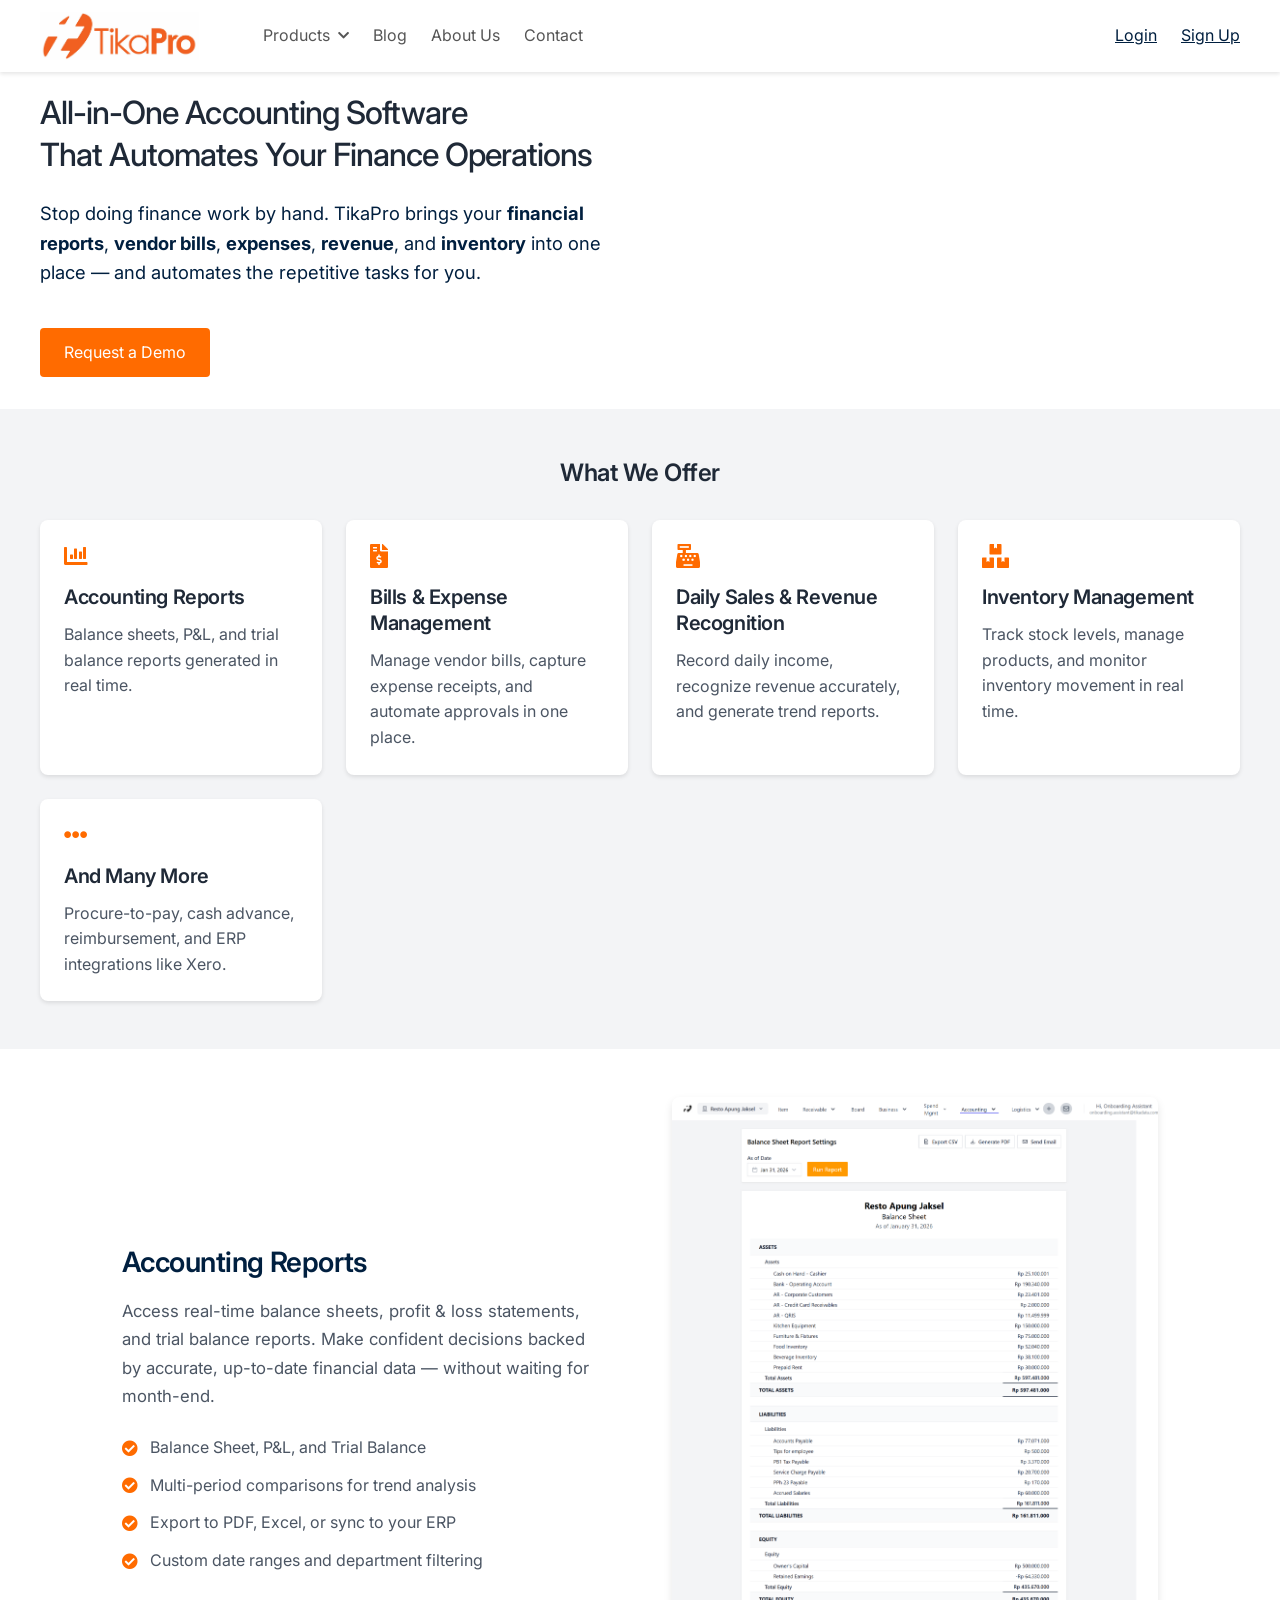
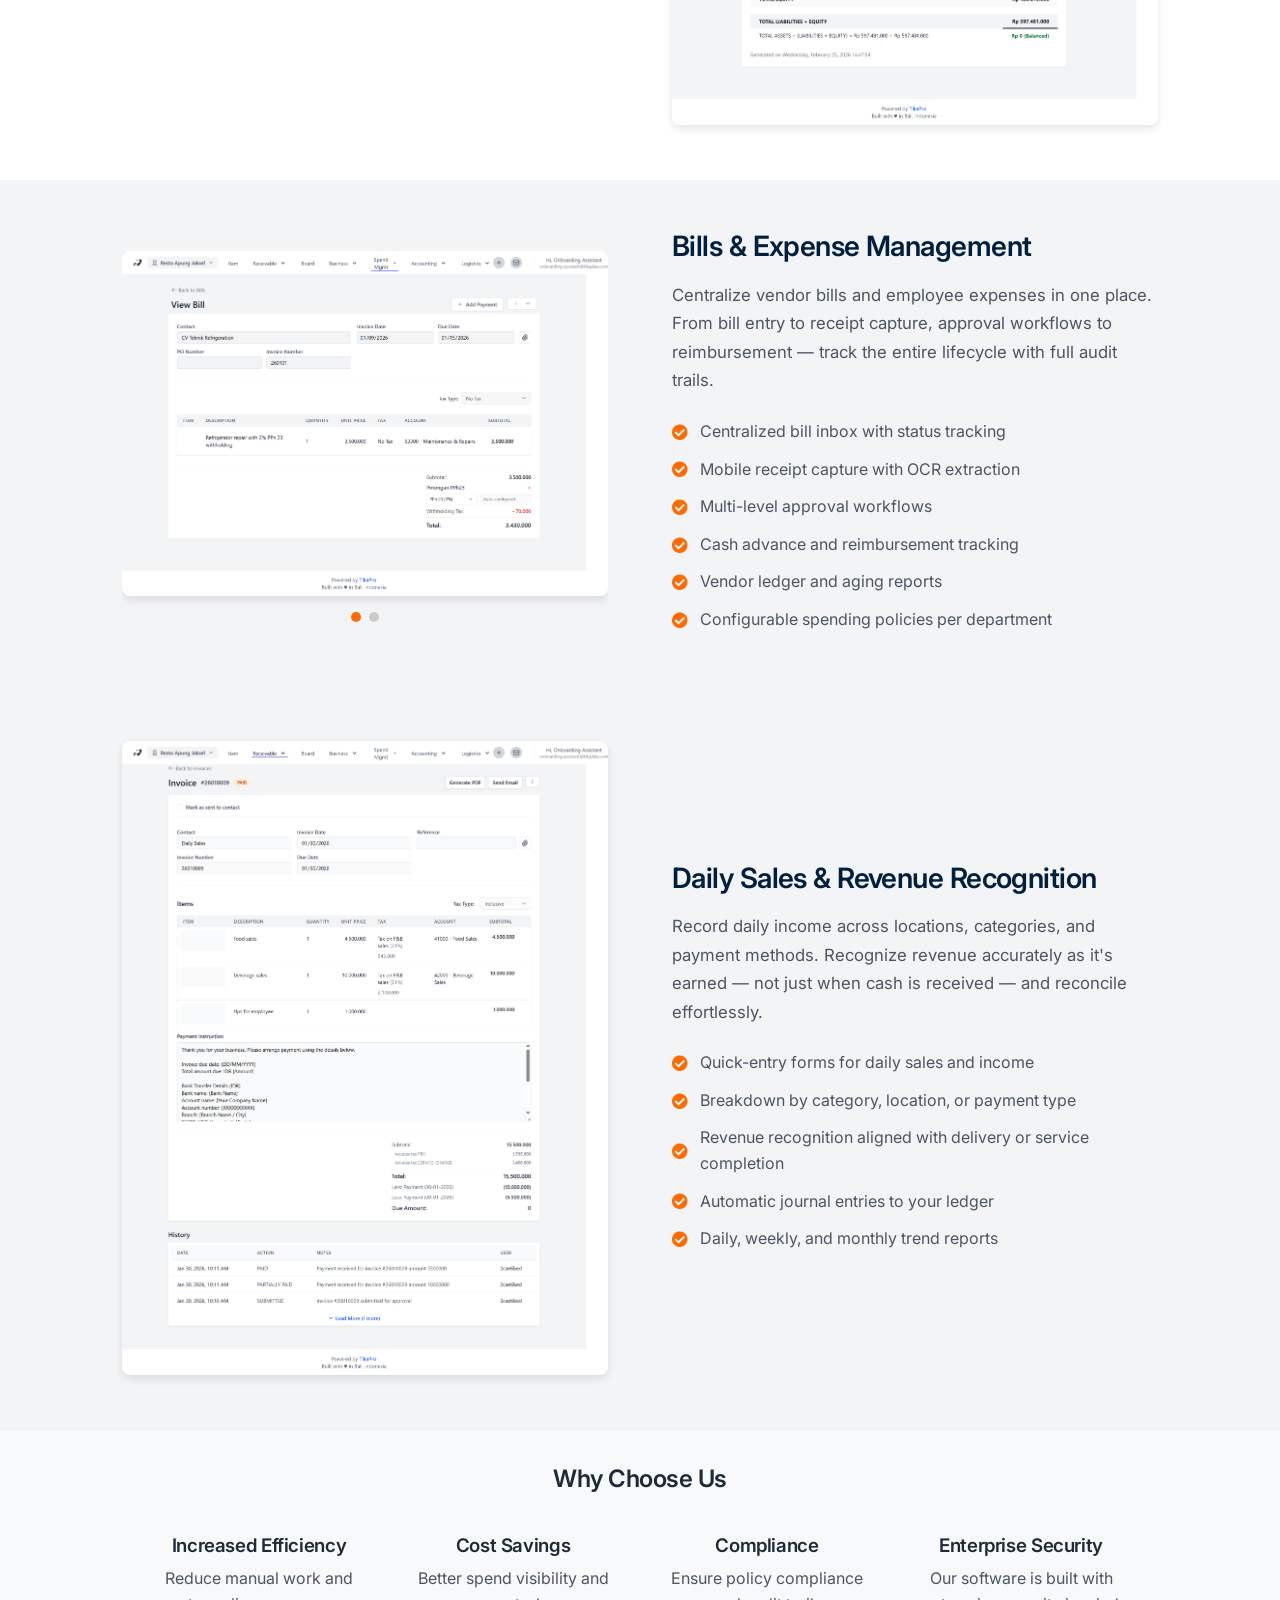
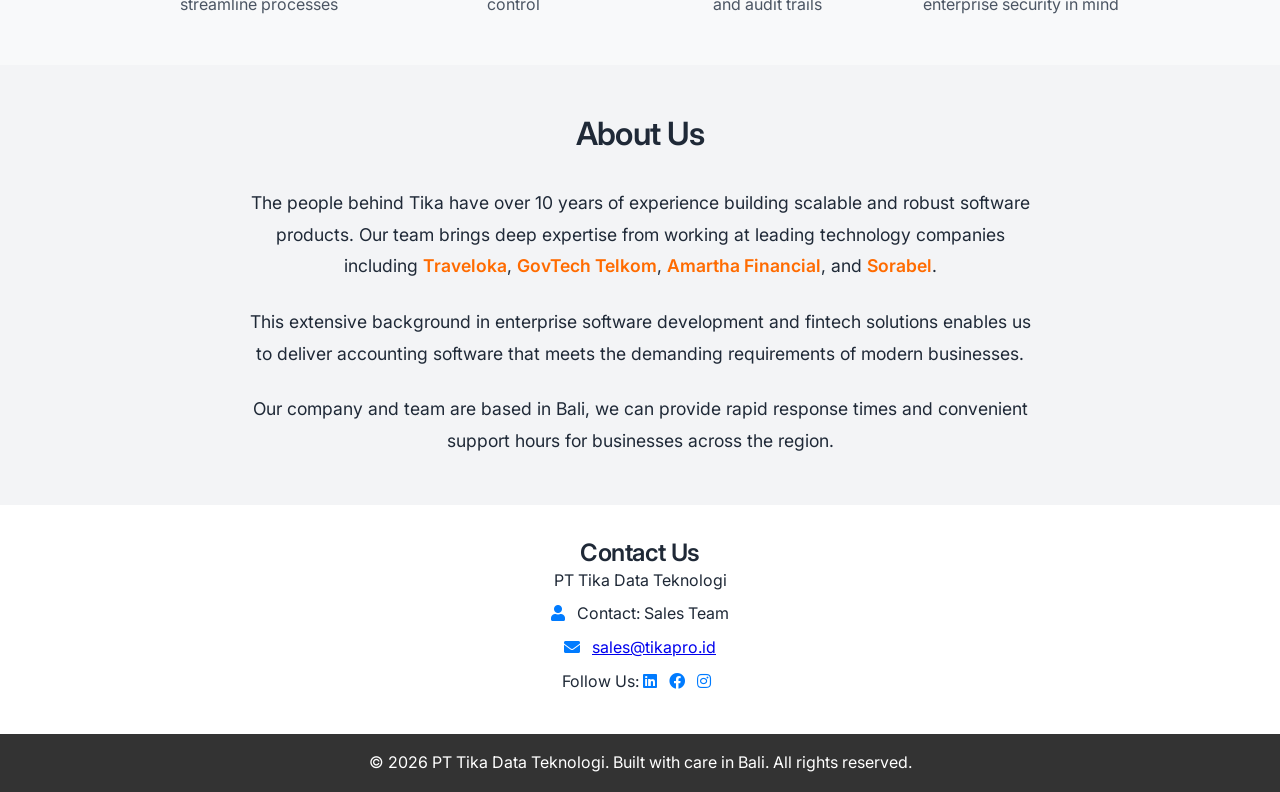
==== commit 79997810: "some changes" ====
--- a/index.html
+++ b/index.html
@@ -838,6 +838,7 @@
                 Follow Us:
                 <a href="https://www.linkedin.com/company/tikapro" target="_blank" rel="noopener noreferrer" title="LinkedIn"><i class="fab fa-linkedin"></i></a>
                 <a href="https://www.facebook.com/profile.php?id=61585182031316" target="_blank" rel="noopener noreferrer" title="Facebook"><i class="fab fa-facebook"></i></a>
+                <a href="https://www.instagram.com/tikaprohq" target="_blank" rel="noopener noreferrer" title="Instagram"><i class="fab fa-instagram"></i></a>
             </p>
         </div>
     </section>
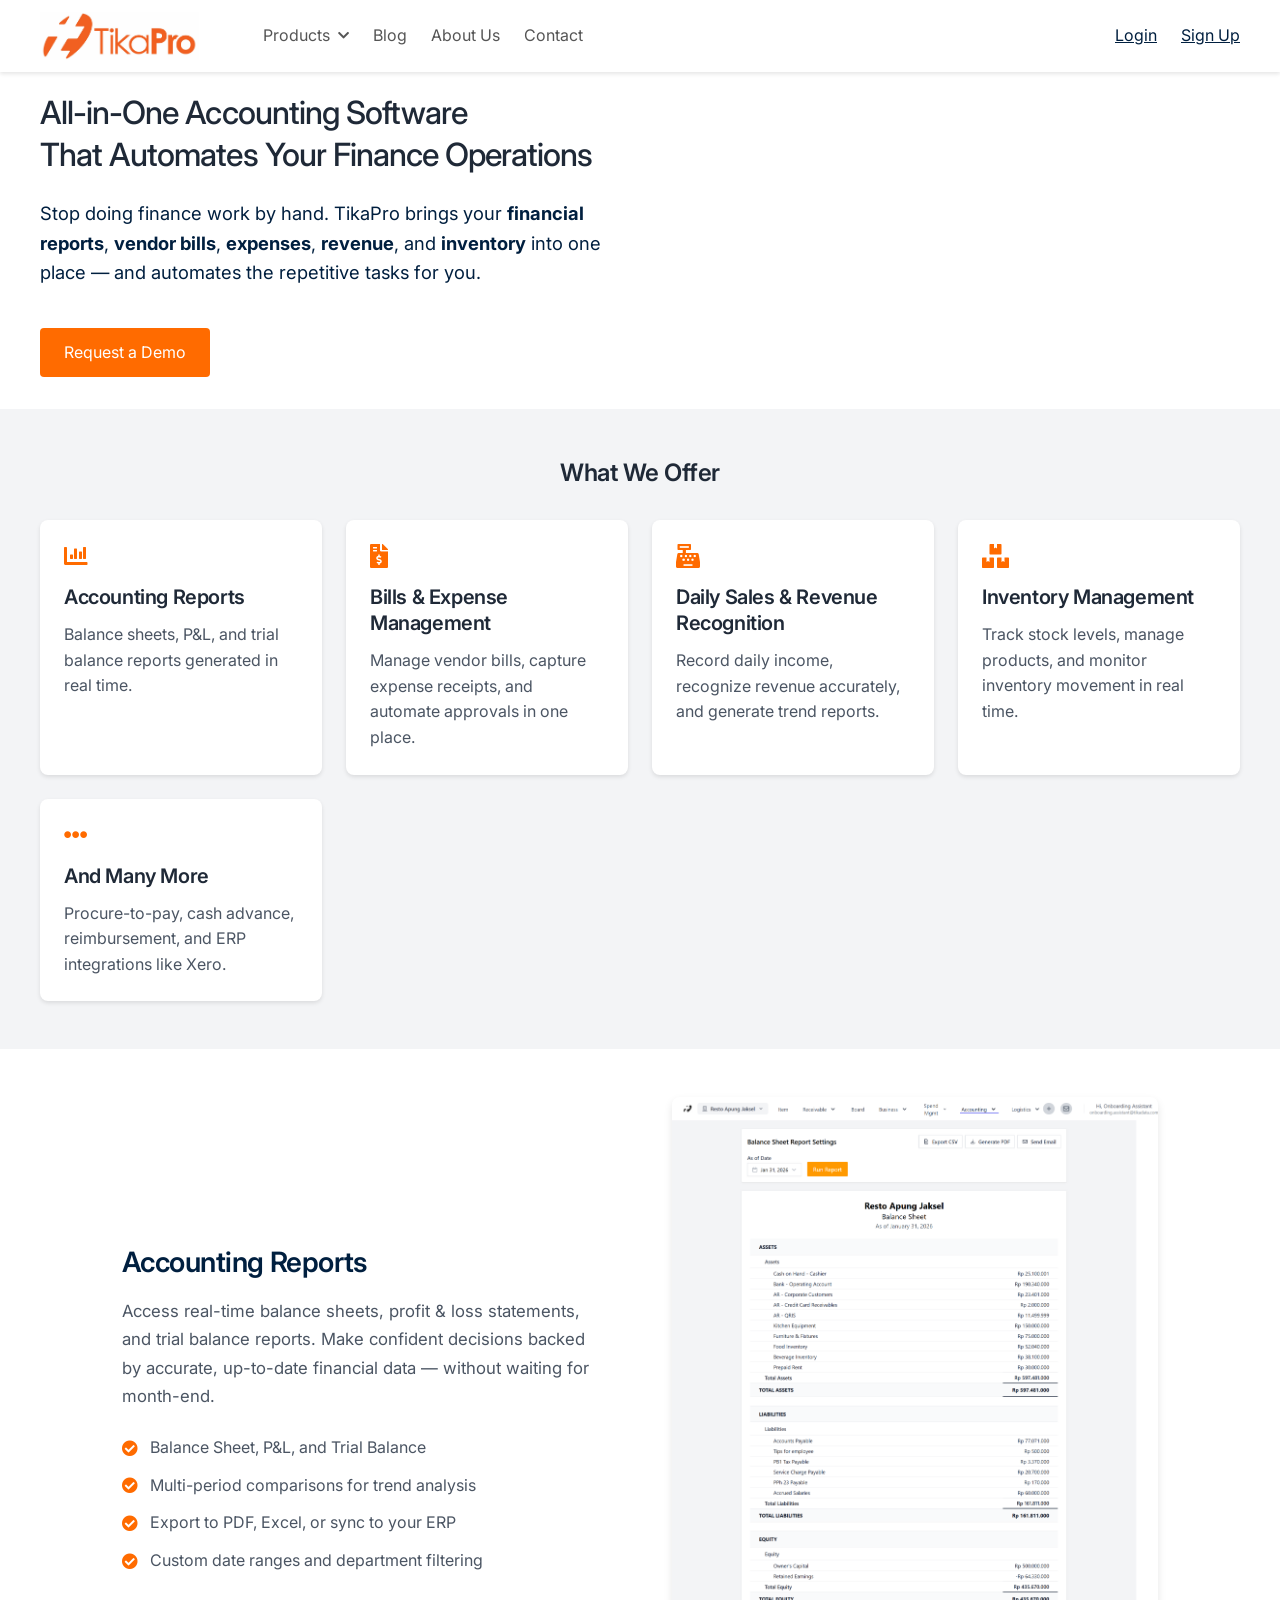
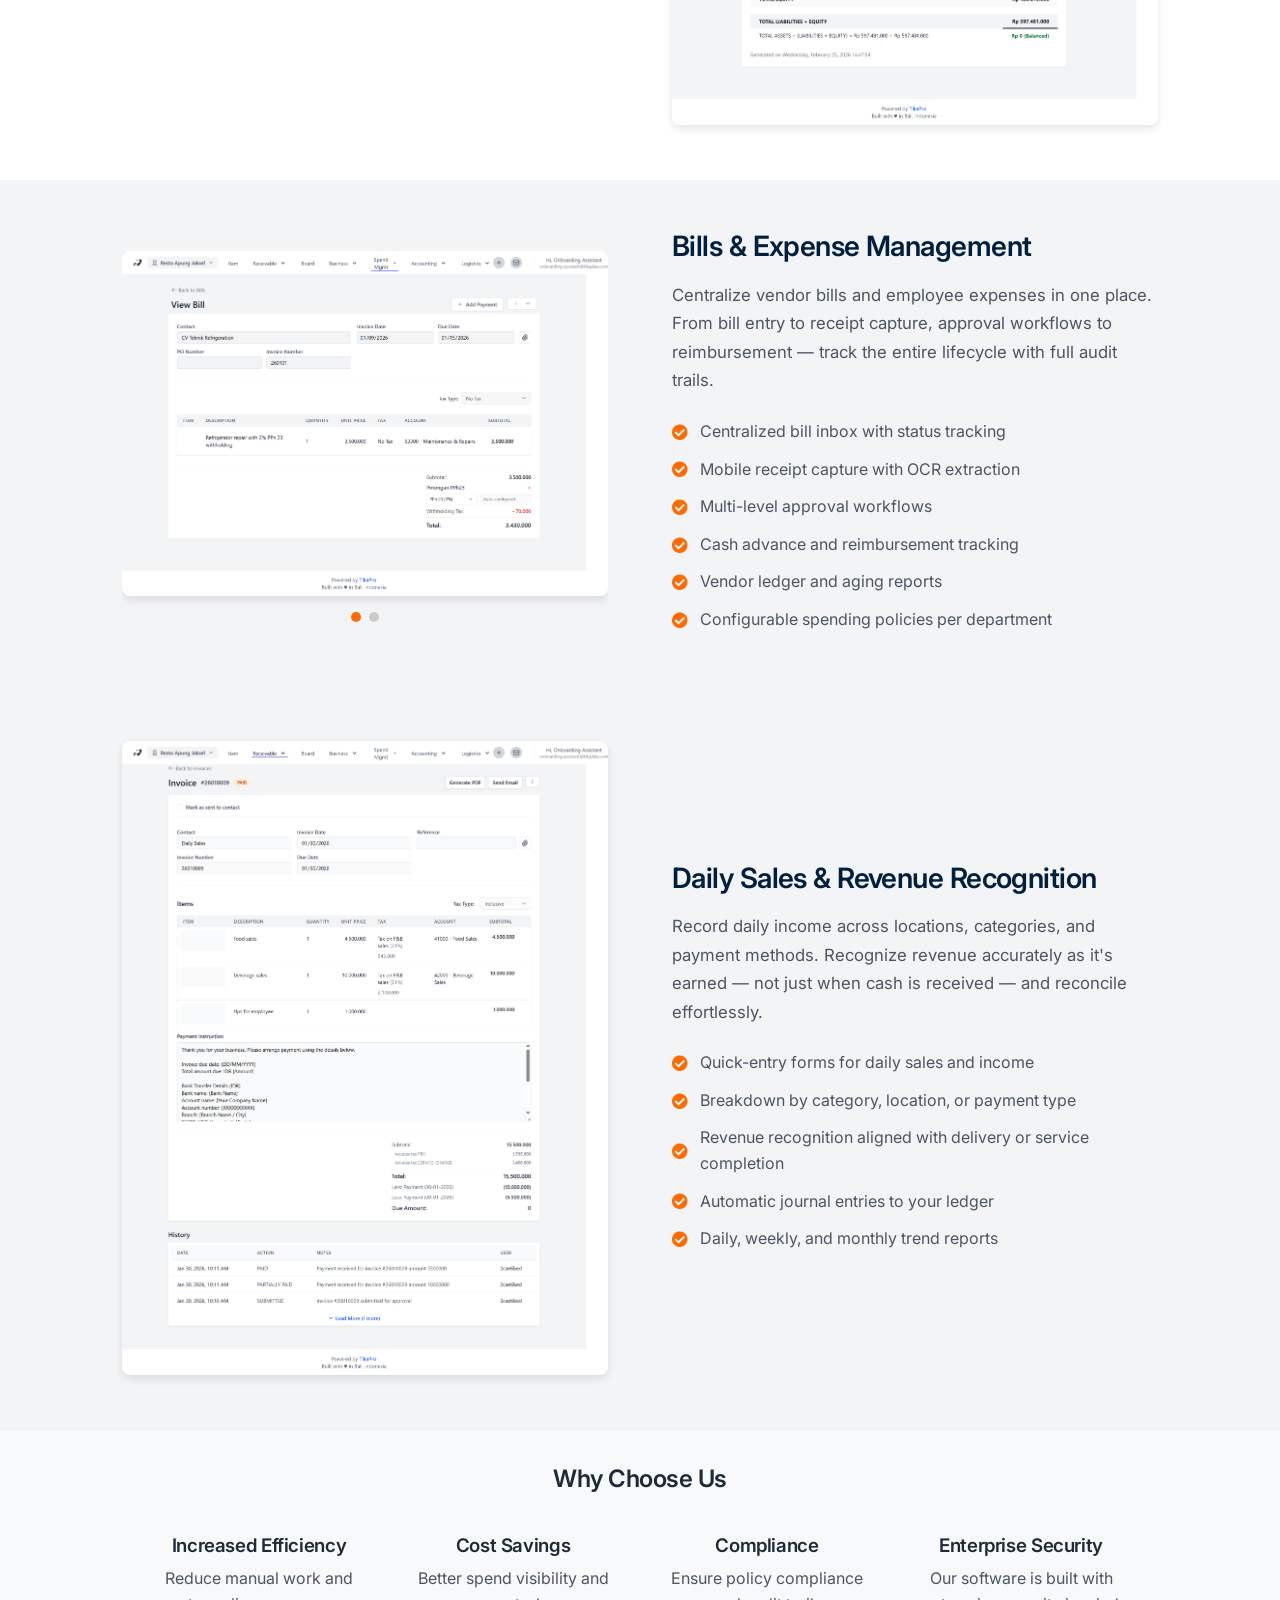
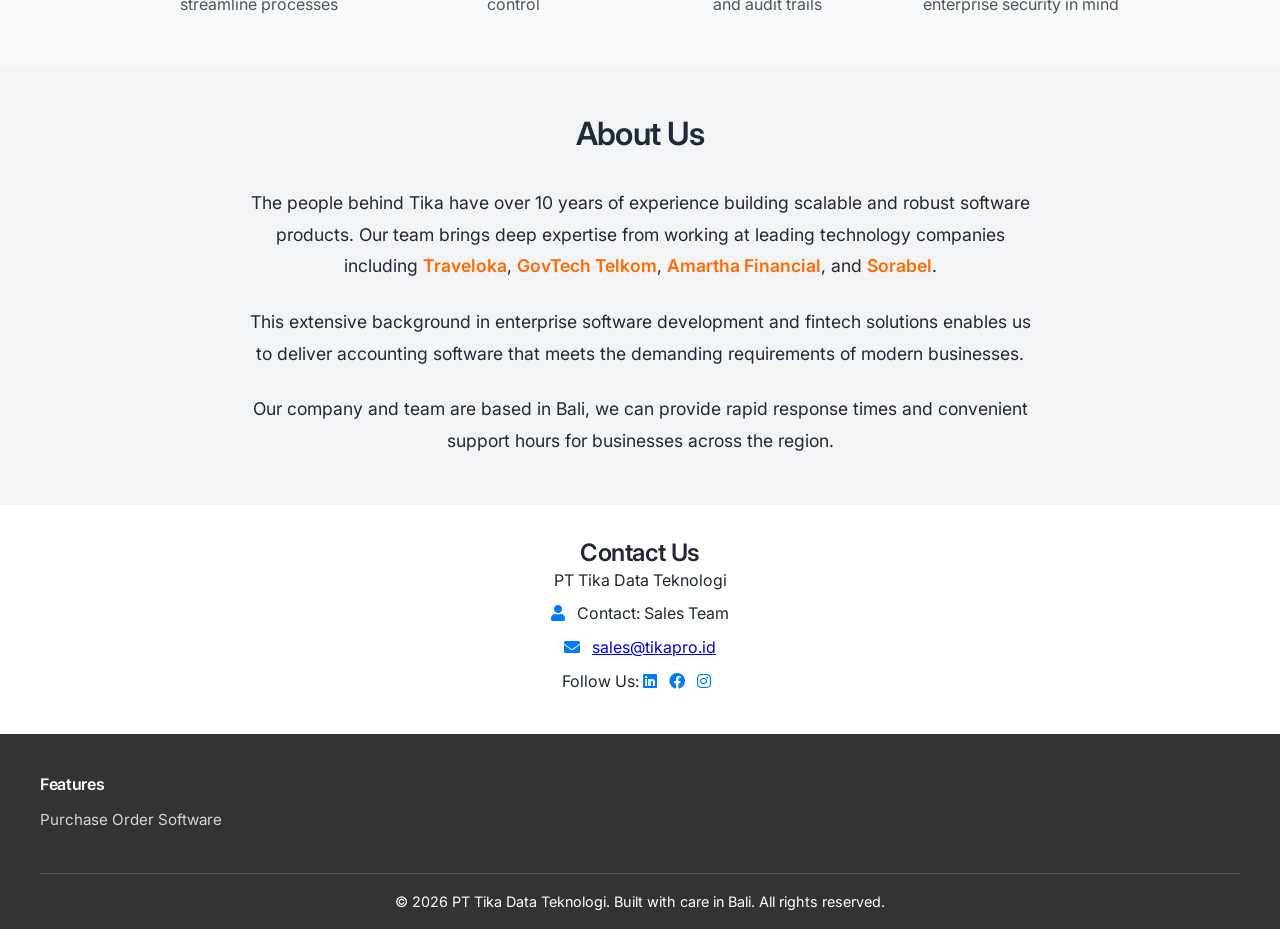
==== commit 7ba7331e: "Add Purchase Order software feature page and Features footer column Co-Authored-By: Claude Opus 5.5 " ====
--- a/index.html
+++ b/index.html
@@ -543,13 +543,49 @@
 .footer {
     background: #333;
     color: #fff;
-    padding: 1rem;
-    text-align: center;
+    padding: 2.5rem 1rem 1rem;
 }
 
 .footer-container {
     max-width: 1200px;
     margin: 0 auto;
+}
+
+.footer-columns {
+    display: grid;
+    grid-template-columns: repeat(auto-fit, minmax(200px, 1fr));
+    gap: 2rem;
+    margin-bottom: 2rem;
+}
+
+.footer-column h4 {
+    font-size: 1rem;
+    margin-bottom: 0.75rem;
+}
+
+.footer-column ul {
+    list-style: none;
+}
+
+.footer-column li {
+    margin-bottom: 0.5rem;
+}
+
+.footer-column a {
+    color: #d1d5db;
+    text-decoration: none;
+    font-size: 0.95rem;
+}
+
+.footer-column a:hover {
+    color: var(--primary-color);
+}
+
+.footer-bottom {
+    border-top: 1px solid #4b5563;
+    padding-top: 1rem;
+    text-align: center;
+    font-size: 0.9rem;
 }
 
 /* Responsive */
@@ -845,7 +881,17 @@
 
     <footer class="footer">
         <div class="footer-container">
-            <p>&copy; 2026 PT Tika Data Teknologi. Built with care in Bali. All rights reserved.</p>
+            <div class="footer-columns">
+                <div class="footer-column">
+                    <h4>Features</h4>
+                    <ul>
+                        <li><a href="purchase-order-software.html">Purchase Order Software</a></li>
+                    </ul>
+                </div>
+            </div>
+            <div class="footer-bottom">
+                <p>&copy; 2026 PT Tika Data Teknologi. Built with care in Bali. All rights reserved.</p>
+            </div>
         </div>
     </footer>
     <script src="script.js"></script>
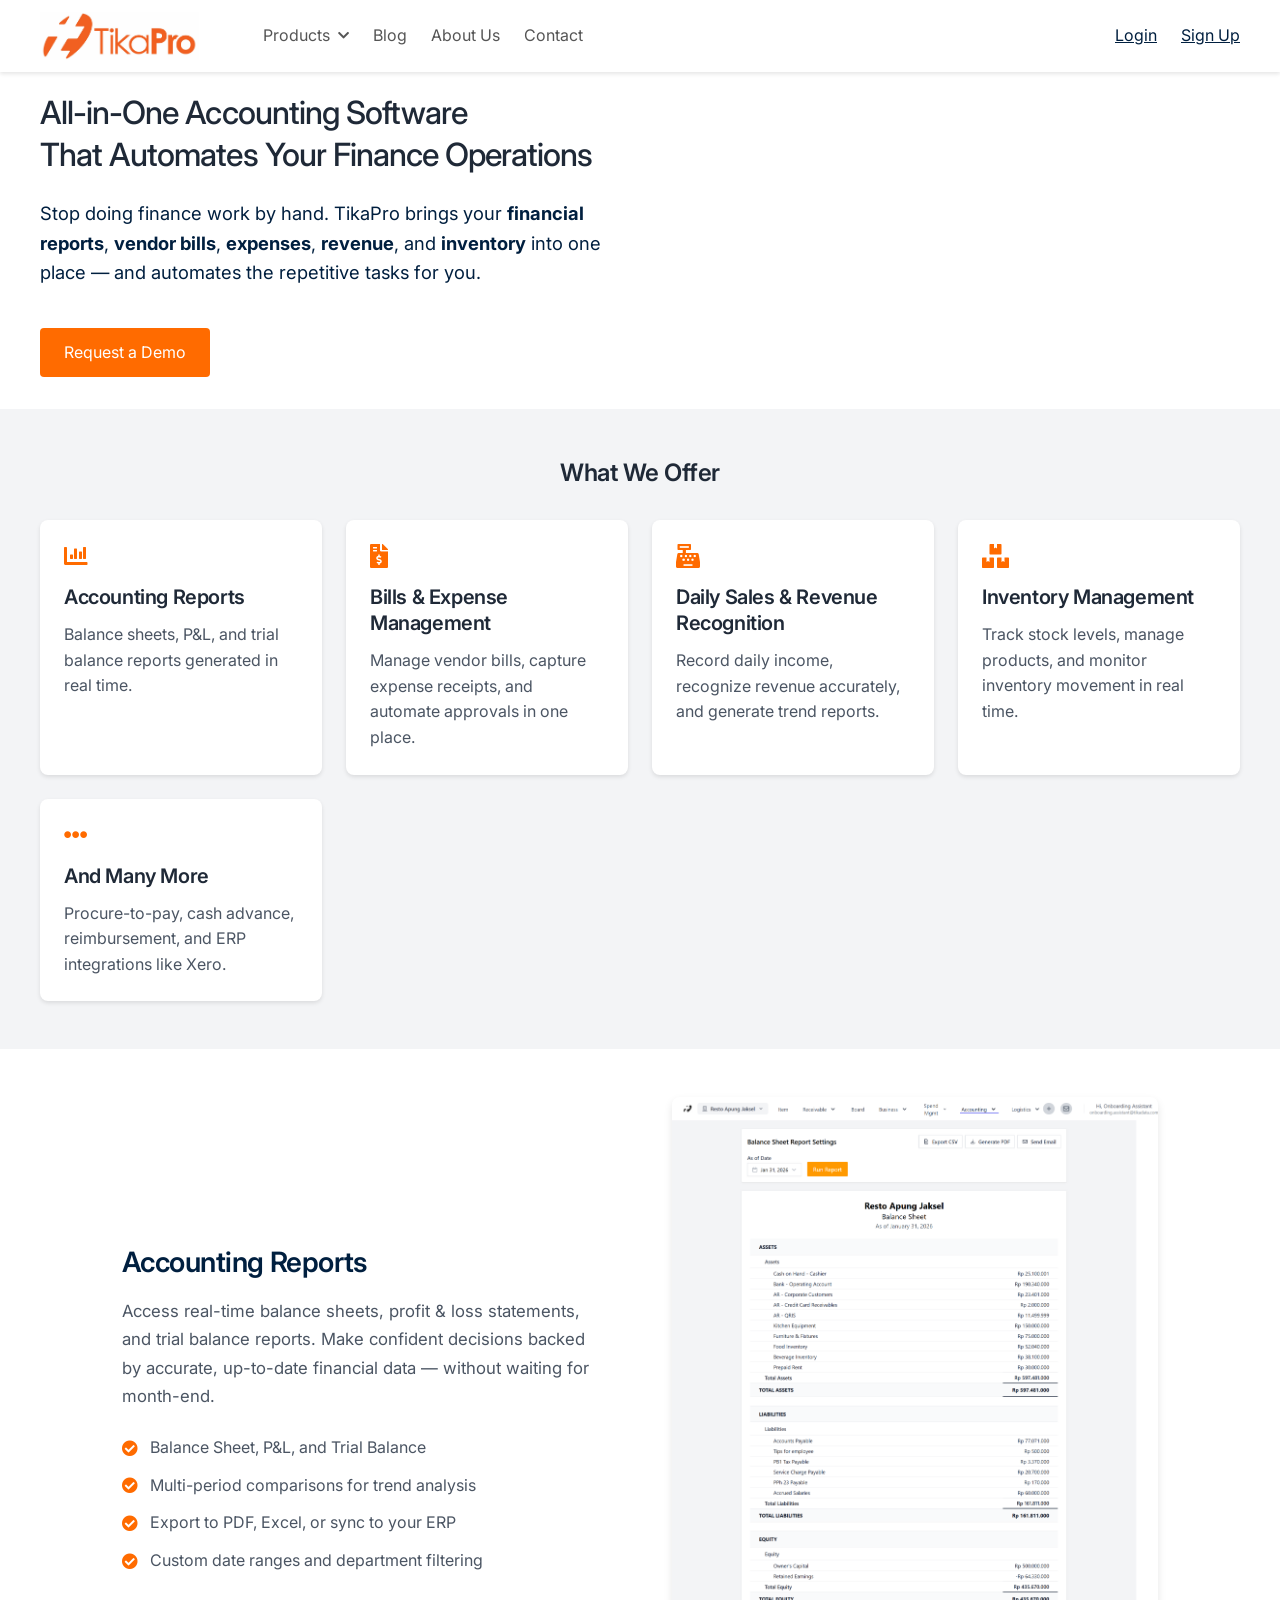
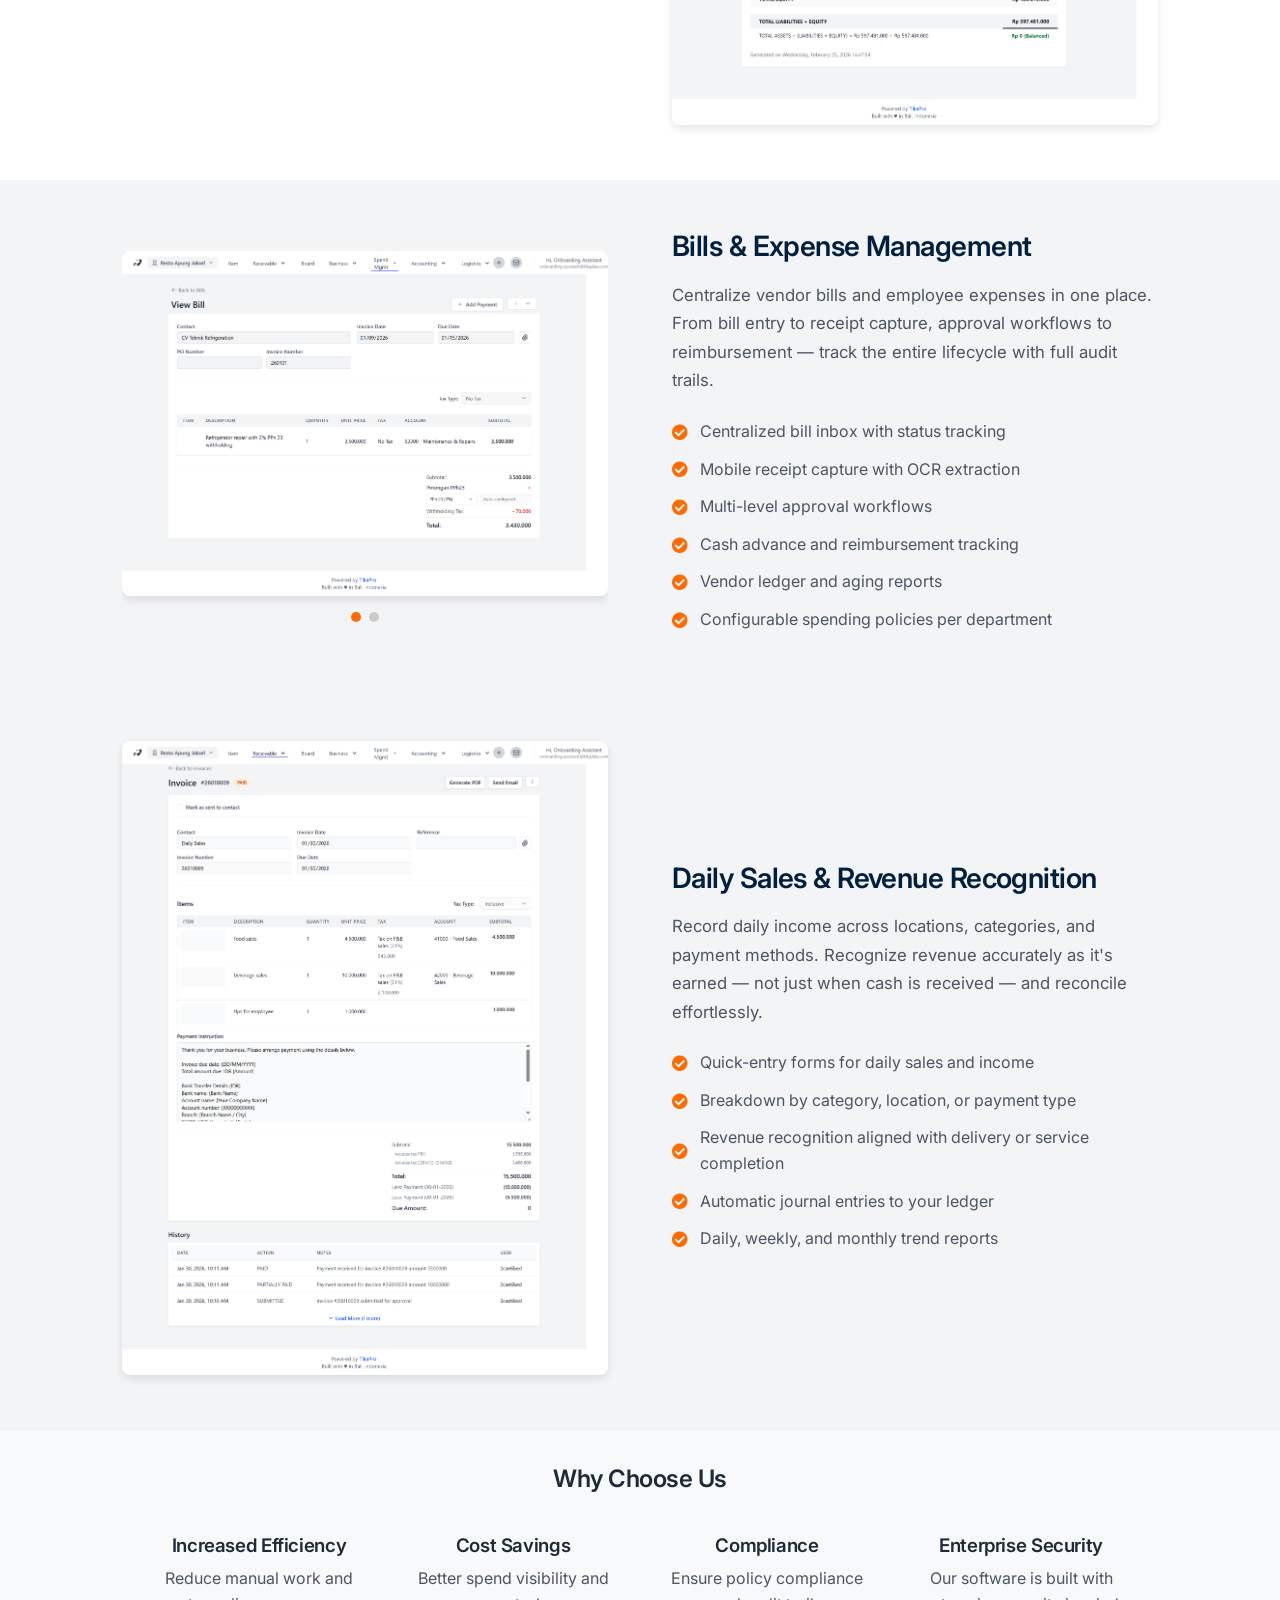
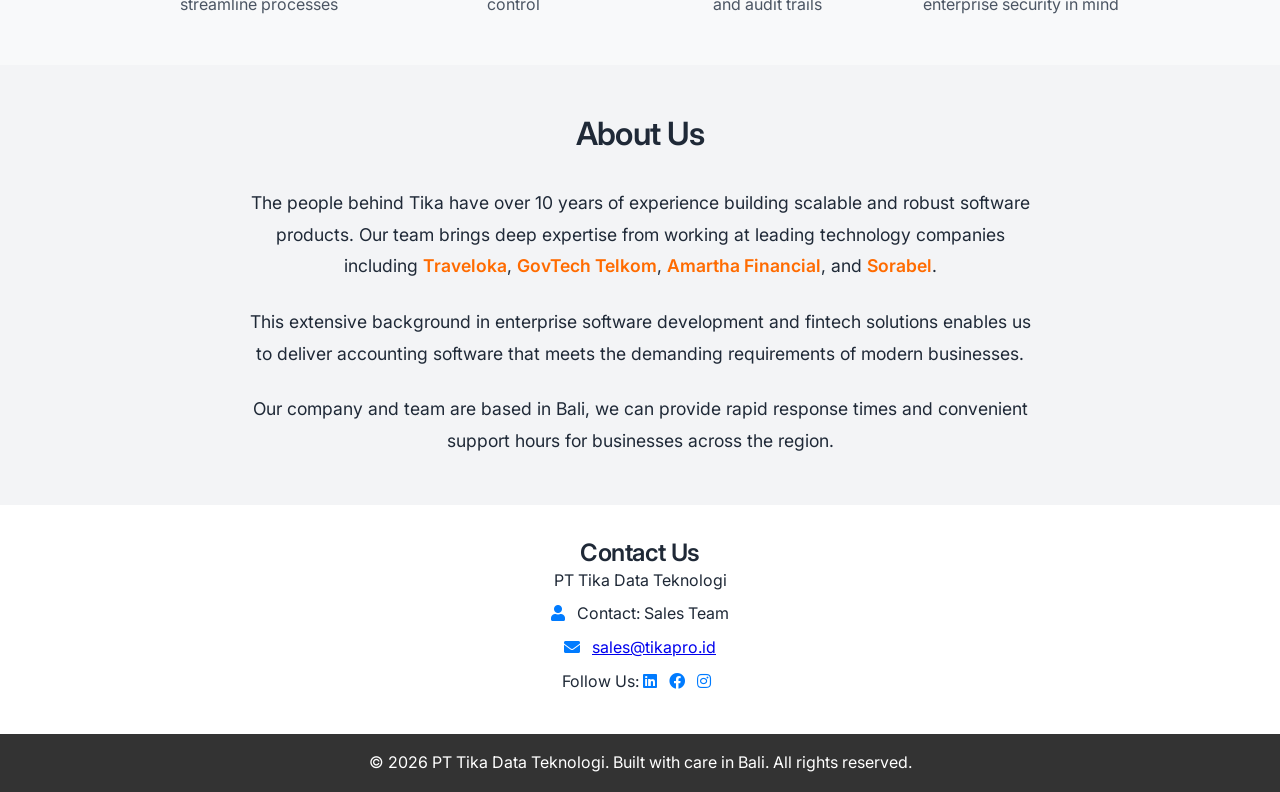
==== commit acd47e4b: "Move PO feature page into Hugo site and add Features footer column Adds /en/ and /id/ purchase-order" ====
--- a/index.html
+++ b/index.html
@@ -543,49 +543,13 @@
 .footer {
     background: #333;
     color: #fff;
-    padding: 2.5rem 1rem 1rem;
+    padding: 1rem;
+    text-align: center;
 }
 
 .footer-container {
     max-width: 1200px;
     margin: 0 auto;
-}
-
-.footer-columns {
-    display: grid;
-    grid-template-columns: repeat(auto-fit, minmax(200px, 1fr));
-    gap: 2rem;
-    margin-bottom: 2rem;
-}
-
-.footer-column h4 {
-    font-size: 1rem;
-    margin-bottom: 0.75rem;
-}
-
-.footer-column ul {
-    list-style: none;
-}
-
-.footer-column li {
-    margin-bottom: 0.5rem;
-}
-
-.footer-column a {
-    color: #d1d5db;
-    text-decoration: none;
-    font-size: 0.95rem;
-}
-
-.footer-column a:hover {
-    color: var(--primary-color);
-}
-
-.footer-bottom {
-    border-top: 1px solid #4b5563;
-    padding-top: 1rem;
-    text-align: center;
-    font-size: 0.9rem;
 }
 
 /* Responsive */
@@ -881,17 +845,7 @@
 
     <footer class="footer">
         <div class="footer-container">
-            <div class="footer-columns">
-                <div class="footer-column">
-                    <h4>Features</h4>
-                    <ul>
-                        <li><a href="purchase-order-software.html">Purchase Order Software</a></li>
-                    </ul>
-                </div>
-            </div>
-            <div class="footer-bottom">
-                <p>&copy; 2026 PT Tika Data Teknologi. Built with care in Bali. All rights reserved.</p>
-            </div>
+            <p>&copy; 2026 PT Tika Data Teknologi. Built with care in Bali. All rights reserved.</p>
         </div>
     </footer>
     <script src="script.js"></script>
